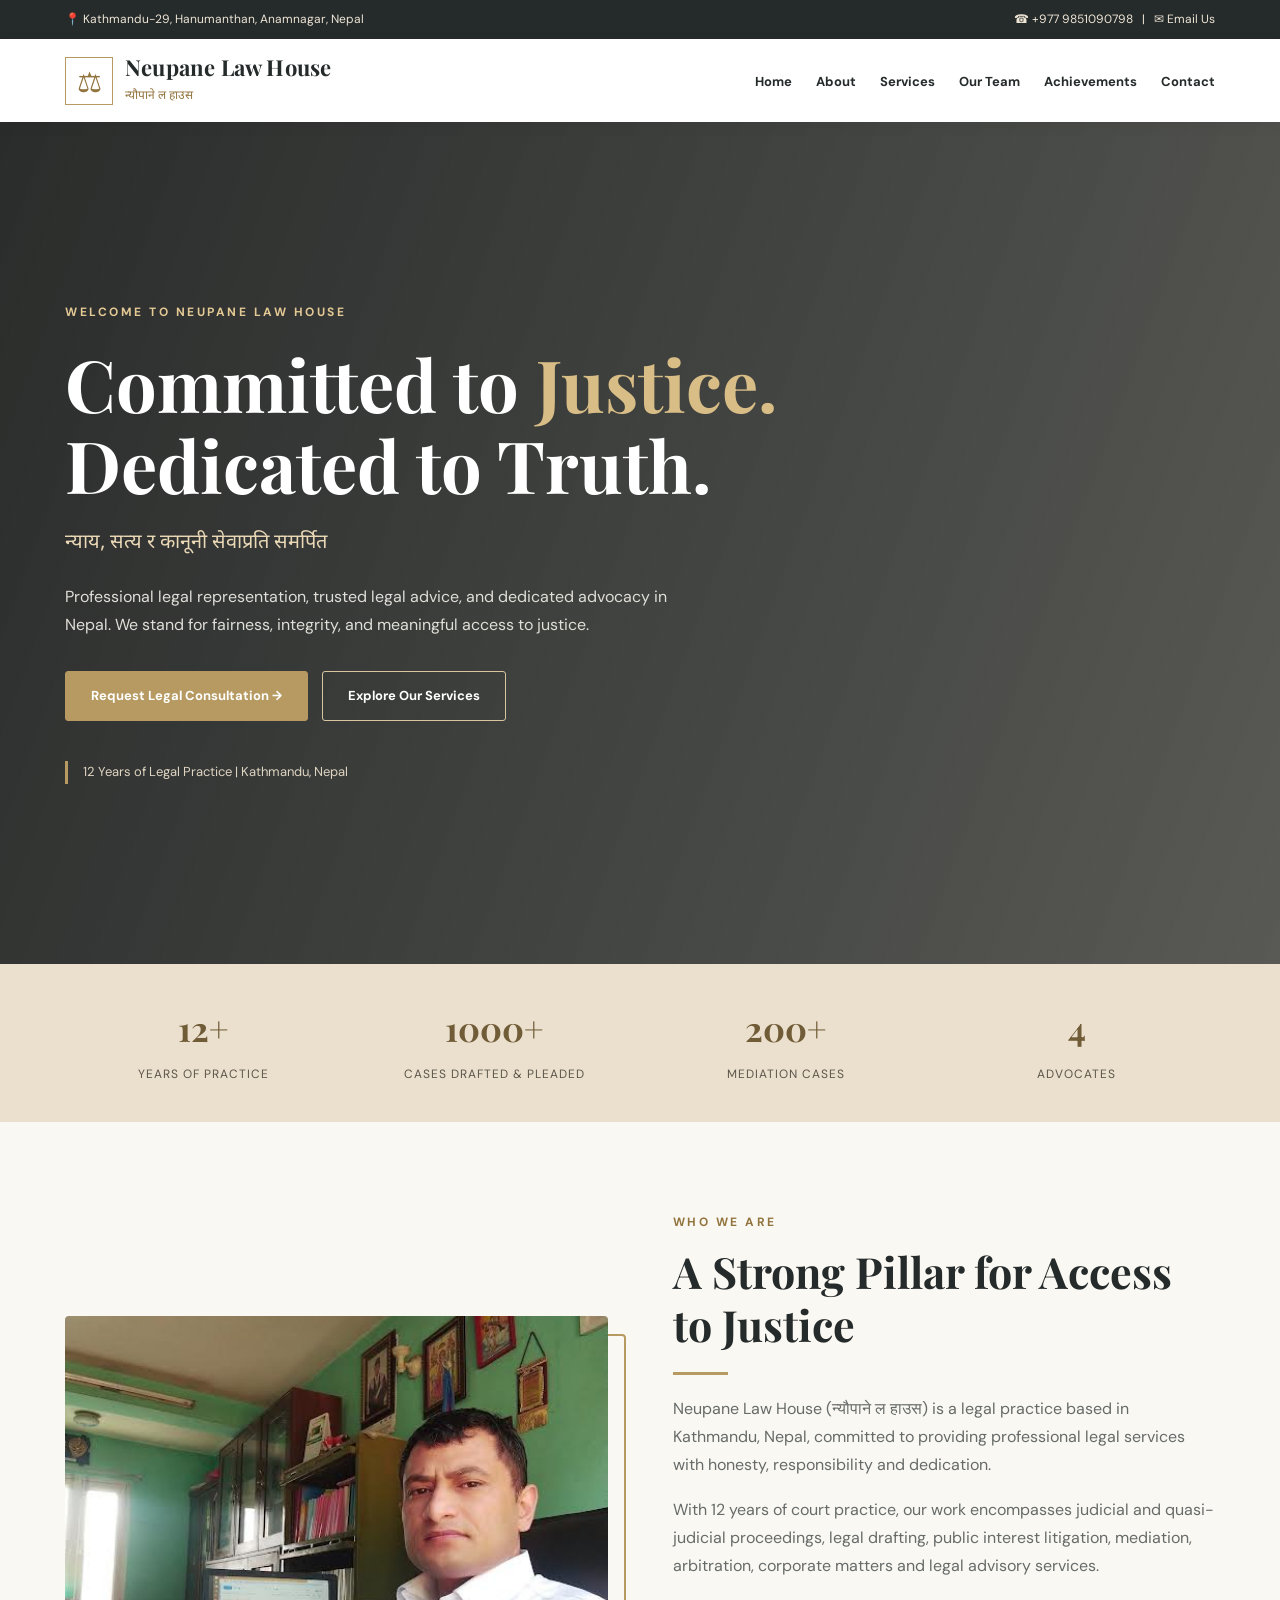
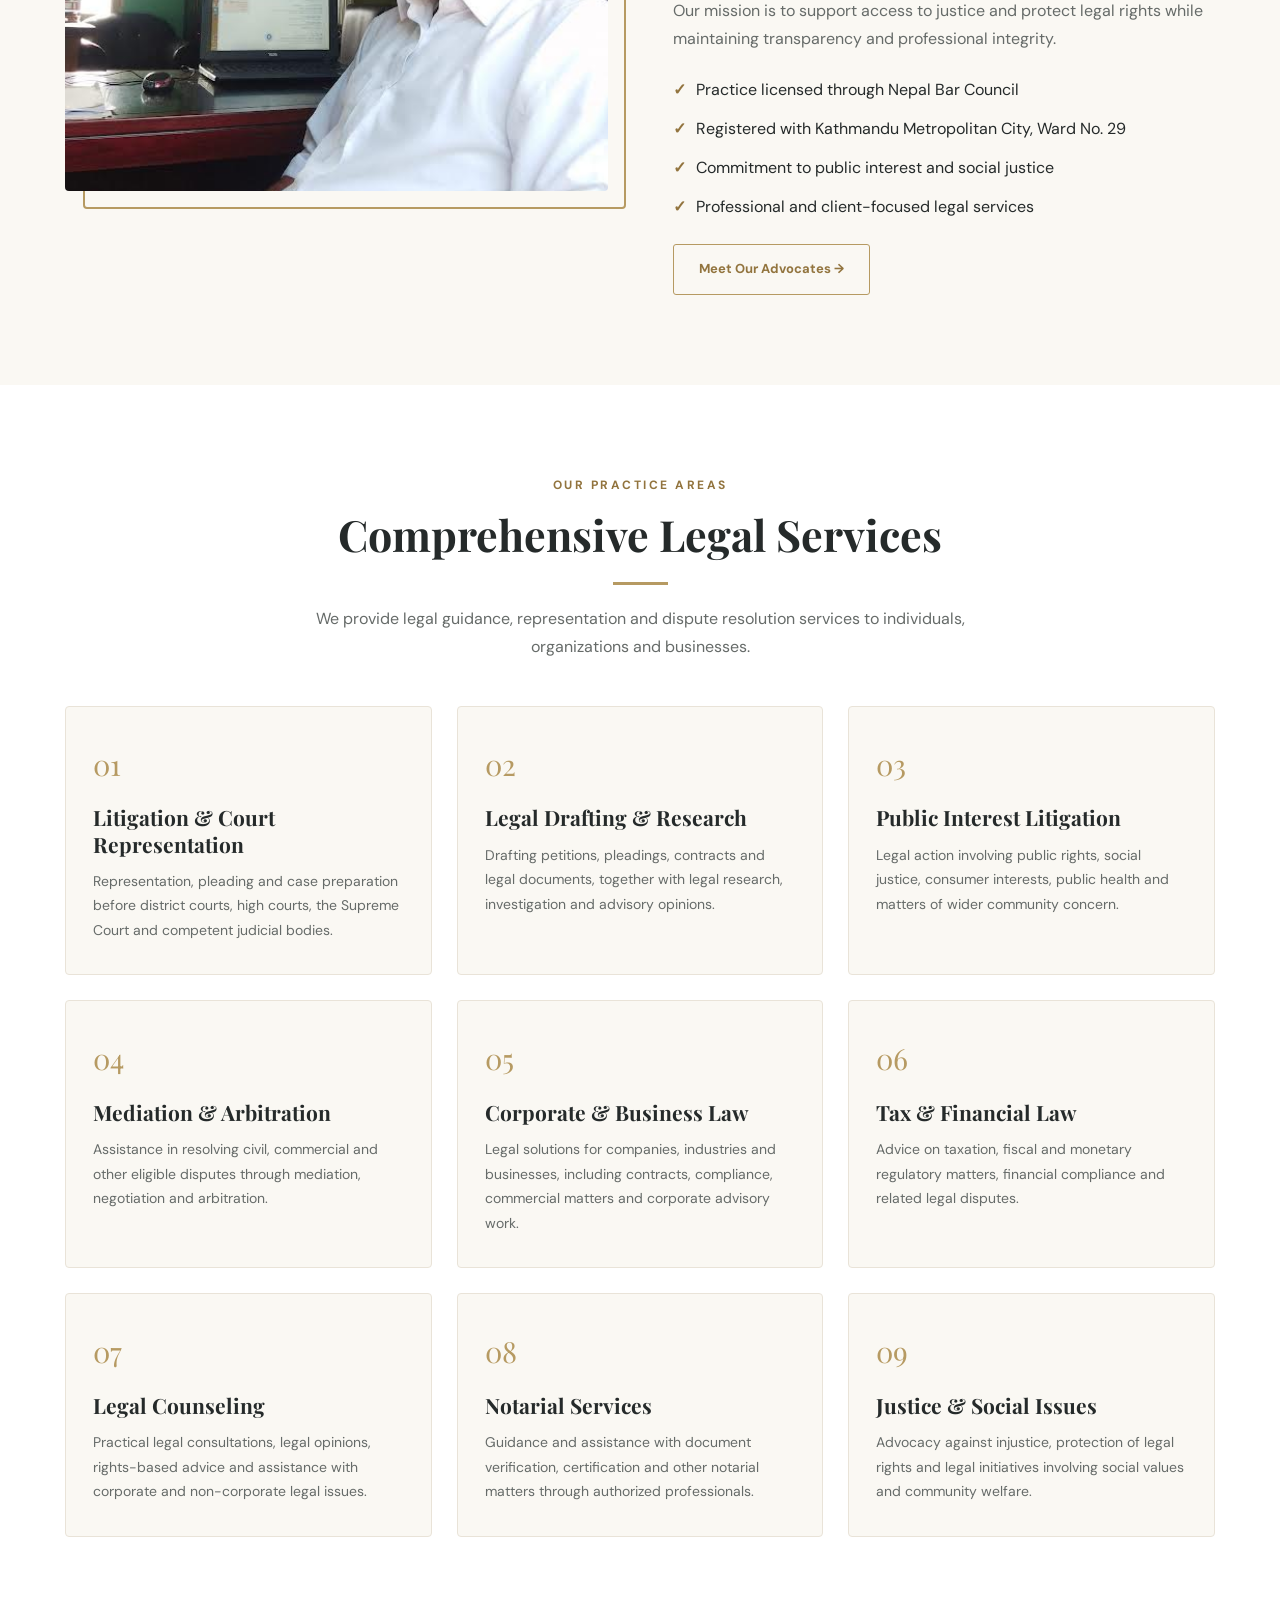
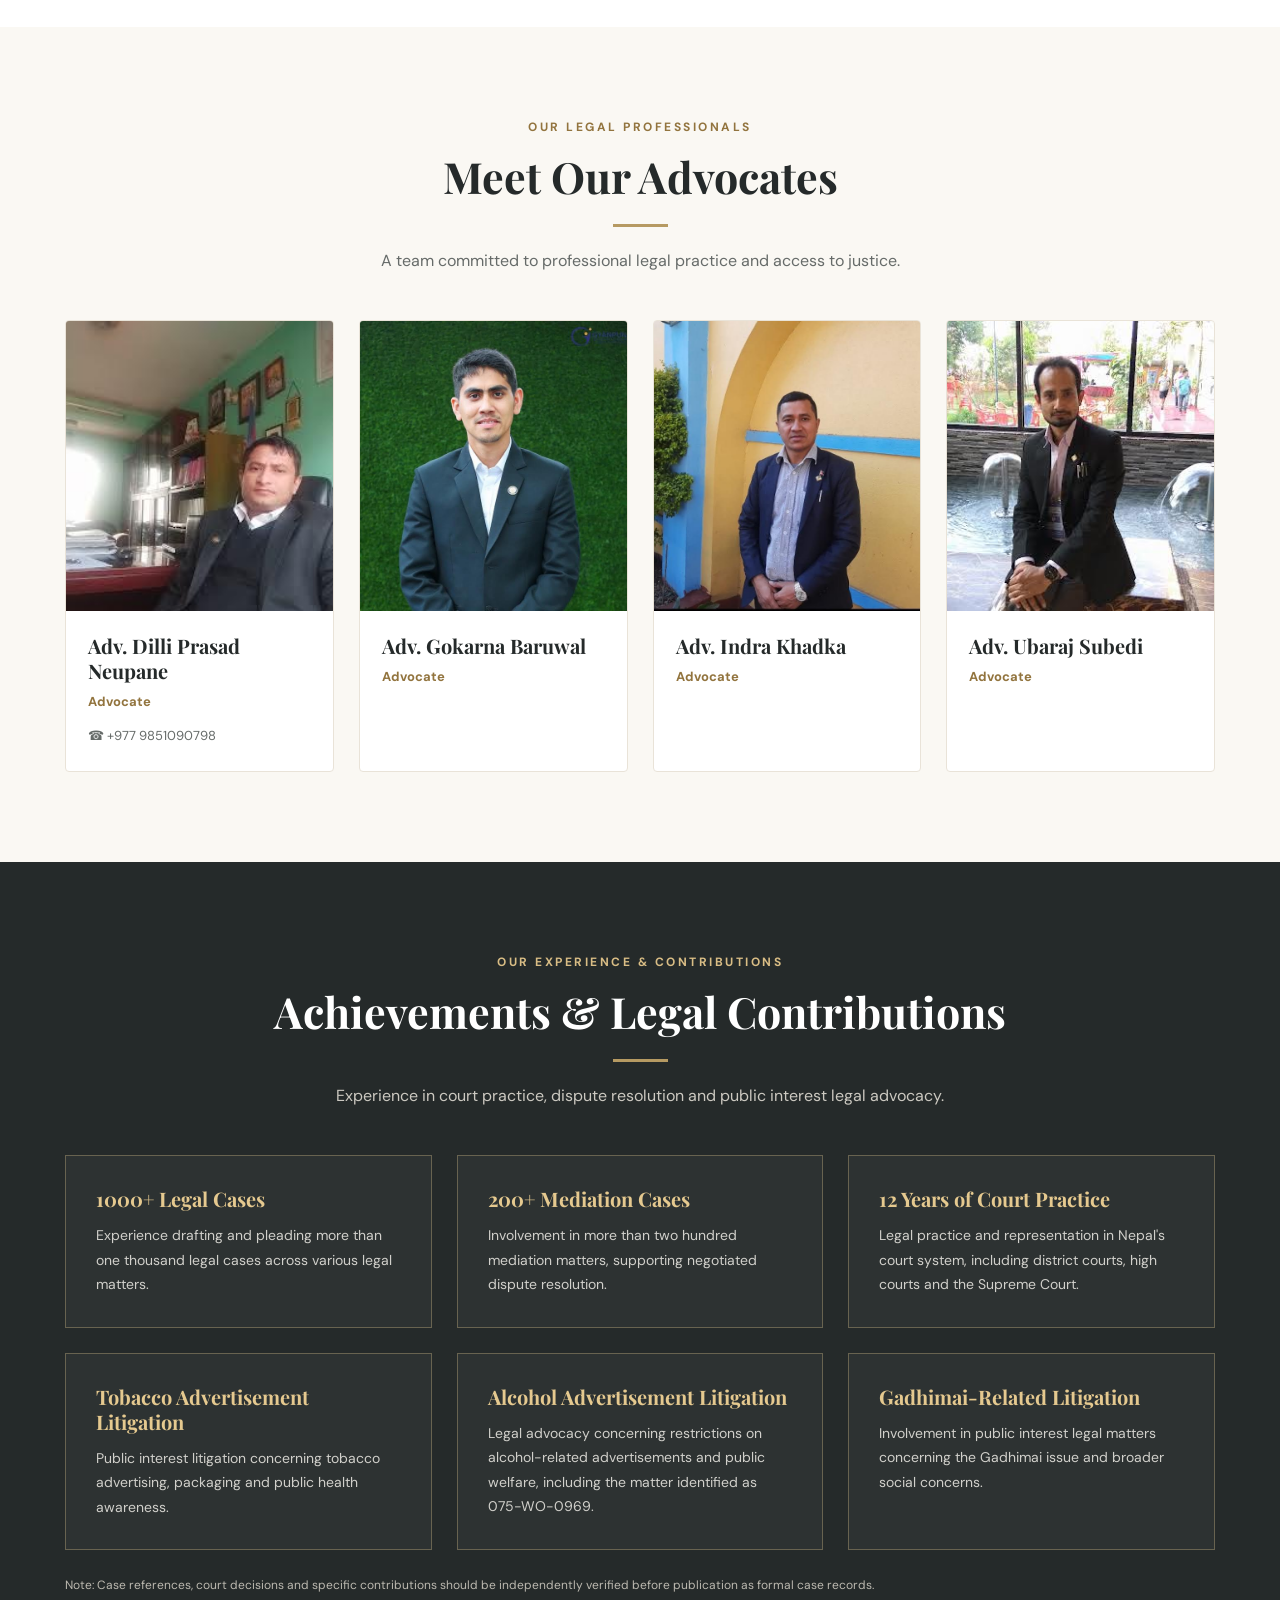
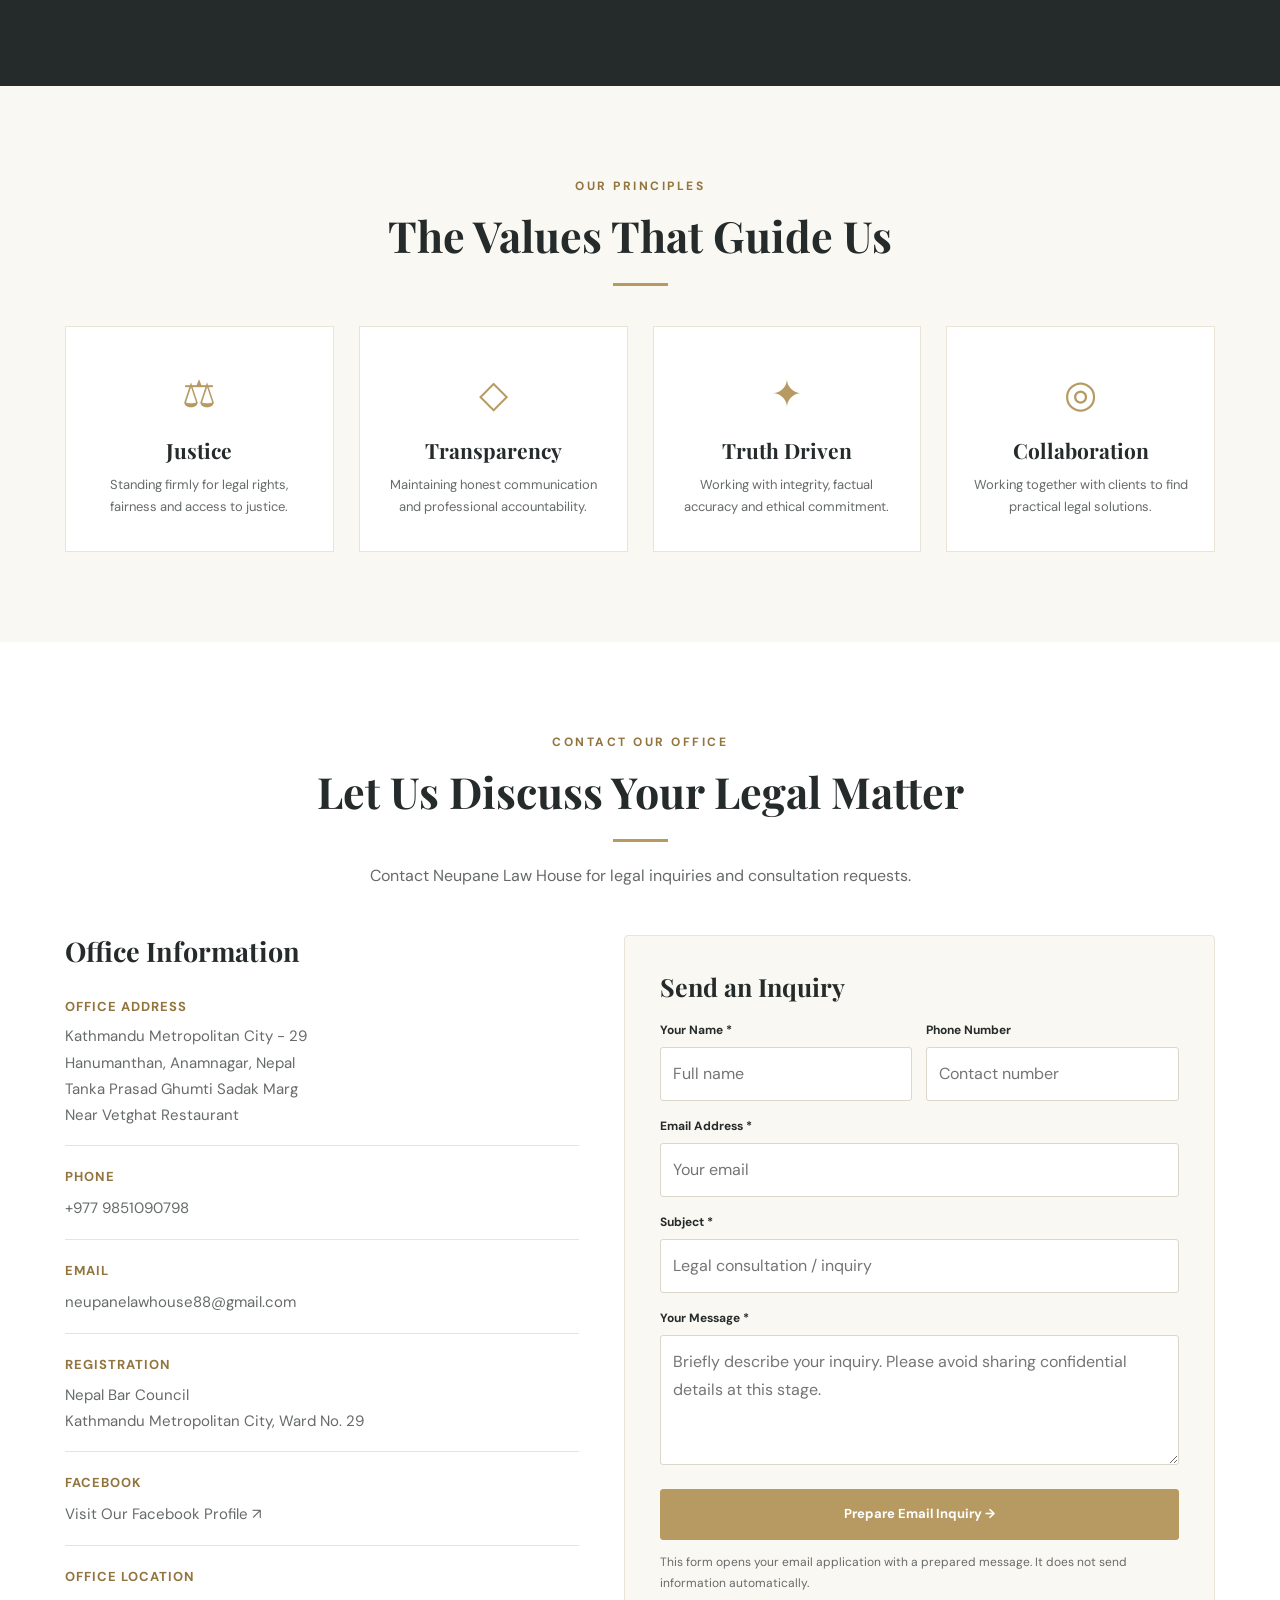
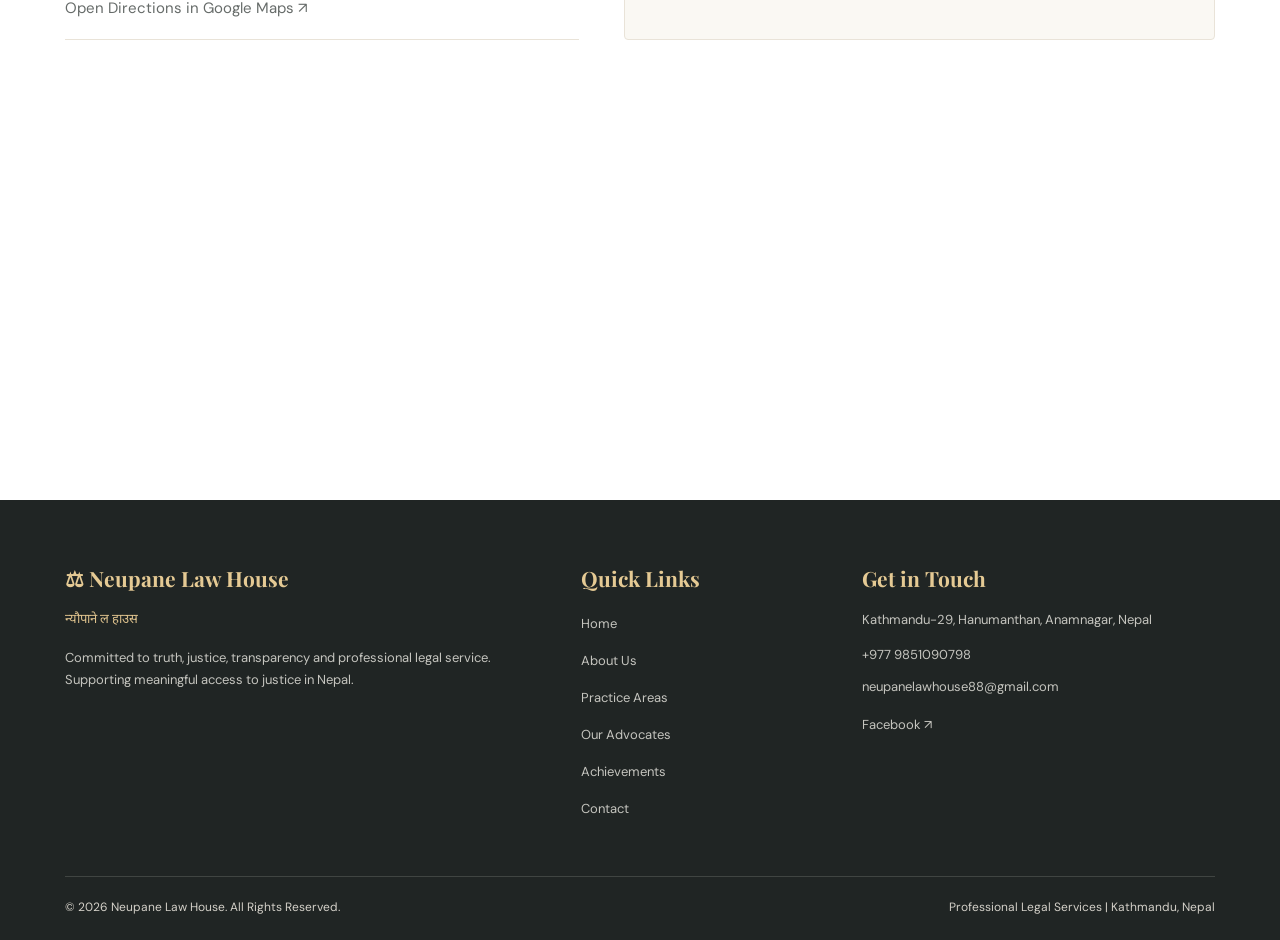
==== index.html @ f61e9c12 "website completed" ====
<!DOCTYPE html>
<html lang="en">
<head>
<meta charset="UTF-8">
<meta name="viewport" content="width=device-width, initial-scale=1.0">
<meta name="description" content="Neupane Law House, Kathmandu, Nepal. Legal representation, public interest litigation, mediation, arbitration, corporate and tax law.">
<title>Neupane Law House | न्यौपाने ल हाउस</title>

<link href="https://fonts.googleapis.com/css2?family=DM+Sans:wght@400;500;600;700&family=Playfair+Display:wght@400;500;600;700&family=Noto+Sans+Devanagari:wght@400;600;700&display=swap" rel="stylesheet">

<style>
:root {
  --gold:#b69a62;
  --gold-dark:#92743e;
  --gold-light:#eee3cb;
  --cream:#faf8f3;
  --white:#ffffff;
  --dark:#252a2a;
  --muted:#666b69;
  --border:#e9e3d8;
  --shadow:0 12px 36px rgba(45,40,28,.07);
}
*{margin:0;padding:0;box-sizing:border-box}
html{scroll-behavior:smooth;scroll-padding-top:85px}
body{font-family:"DM Sans",sans-serif;color:var(--dark);background:var(--cream);line-height:1.75}
h1,h2,h3,.brand-name{font-family:"Playfair Display",serif;line-height:1.25}
a{text-decoration:none;color:inherit}
img{max-width:100%;display:block}
button,input,textarea{font:inherit}
button{cursor:pointer}
.container{width:min(1150px,92%);margin:auto}
section{padding:90px 0}
.section-tag{color:var(--gold-dark);font-size:12px;font-weight:700;letter-spacing:2.5px;text-transform:uppercase}
.section-title{font-size:clamp(30px,4vw,43px);margin:12px 0 20px}
.section-intro{color:var(--muted);max-width:650px}
.center{text-align:center}
.center .section-intro{margin:0 auto}
.gold-line{width:55px;height:3px;background:var(--gold);margin:20px 0}
.center .gold-line{margin:20px auto}
.btn{display:inline-flex;align-items:center;justify-content:center;gap:9px;padding:13px 25px;border:1px solid var(--gold);background:var(--gold);color:white;font-weight:700;font-size:13px;border-radius:3px;transition:.25s}
.btn:hover{background:var(--gold-dark);border-color:var(--gold-dark);transform:translateY(-2px)}
.btn-outline{background:transparent;color:var(--gold-dark)}
.btn-outline:hover{color:white}
.btn-light{background:transparent;border-color:#d9c6a1;color:white}
.btn-light:hover{background:var(--gold);color:white}
.grid{display:grid;gap:25px}
.grid-3{grid-template-columns:repeat(3,1fr)}
.grid-4{grid-template-columns:repeat(4,1fr)}

/* HEADER */
.topbar{background:var(--dark);color:#eee5d6;font-size:12px;padding:9px 0}
.topbar-inner{display:flex;justify-content:space-between;gap:15px;flex-wrap:wrap}
.topbar a:hover{color:#d9bd85}
header{background:rgba(255,255,255,.97);position:sticky;top:0;z-index:100;box-shadow:0 3px 15px rgba(0,0,0,.05)}
.nav{min-height:83px;display:flex;align-items:center;justify-content:space-between;gap:20px}
.brand{display:flex;align-items:center;gap:12px}
.brand-symbol{width:48px;height:48px;border:1.5px solid var(--gold);display:grid;place-items:center;color:var(--gold-dark);font-family:Georgia,serif;font-size:28px}
.brand-name{font-size:22px;font-weight:700;letter-spacing:.2px}
.brand-nepali{font-family:"Noto Sans Devanagari",sans-serif;font-size:12px;color:var(--gold-dark);margin-top:4px}
.nav-links{display:flex;align-items:center;gap:24px;list-style:none}
.nav-links a{font-size:13px;font-weight:700;transition:.2s}
.nav-links a:hover{color:var(--gold-dark)}
.menu-toggle{display:none;background:none;border:0;font-size:27px;color:var(--dark)}

/* HERO */
.hero{position:relative;background:linear-gradient(110deg,rgba(28,31,30,.94),rgba(38,39,35,.76)),url("image.jpg1") center/cover;min-height:650px;display:flex;align-items:center;color:white}
.hero-content{max-width:780px;padding:90px 0;position:relative}
.hero .section-tag{color:#e4c994}
.hero h1{font-size:clamp(40px,5.7vw,72px);margin:20px 0;line-height:1.13}
.hero h1 span{color:#d8bd86}
.hero-nepali{font-family:"Noto Sans Devanagari",sans-serif;color:#ead8b7;font-size:20px;margin-bottom:22px}
.hero p{max-width:620px;color:#e0ded8;font-size:16px}
.hero-actions{display:flex;flex-wrap:wrap;gap:14px;margin-top:32px}
.hero-note{border-left:3px solid var(--gold);padding-left:15px;margin-top:40px;color:#dfd4c1;font-size:13px}

/* STATS */
.stats{padding:35px 0;background:#eae0cd}
.stats-grid{display:grid;grid-template-columns:repeat(4,1fr);gap:15px;text-align:center}
.stat strong{font-family:"Playfair Display",serif;font-size:34px;color:#715c38;display:block}
.stat span{font-size:12px;text-transform:uppercase;letter-spacing:1px;color:#5c554a}

/* ABOUT */
.about-grid{display:grid;grid-template-columns:1fr 1fr;align-items:center;gap:65px}
.about-image{position:relative}
.about-image img{width:100%;height:475px;object-fit:cover;border-radius:4px;background:var(--gold-light)}
.about-image:after{content:"";position:absolute;border:2px solid var(--gold);inset:18px -18px -18px 18px;z-index:-1;border-radius:4px}
.about-text p{color:var(--muted);margin-bottom:17px}
.about-points{margin:23px 0;display:grid;gap:11px}
.about-points div:before{content:"✓";color:var(--gold-dark);font-weight:700;margin-right:10px}

/* SERVICES */
.services{background:white}
.service-card{background:var(--cream);padding:32px 27px;border:1px solid var(--border);border-radius:4px;transition:.3s}
.service-card:hover{transform:translateY(-6px);box-shadow:var(--shadow);border-color:#cbb88f}
.service-number{font-family:"Playfair Display",serif;font-size:29px;color:var(--gold);margin-bottom:15px}
.service-card h3{font-size:21px;margin-bottom:12px}
.service-card p{font-size:14px;color:var(--muted)}

/* TEAM */
.team-card{background:white;border:1px solid var(--border);overflow:hidden;border-radius:4px;transition:.3s}
.team-card:hover{transform:translateY(-5px);box-shadow:var(--shadow)}
.team-card img{width:100%;height:290px;object-fit:cover;object-position:center top;background:#e8e2d7}
.team-info{padding:22px}
.team-info h3{font-size:20px;margin-bottom:8px}
.team-info p{color:var(--gold-dark);font-size:13px;font-weight:700}
.team-info a{display:inline-block;margin-top:12px;font-size:13px;color:var(--muted)}
.team-info a:hover{color:var(--gold-dark)}

/* ACHIEVEMENTS */
.achievements{background:var(--dark);color:white}
.achievements .section-title{color:white}
.achievements .section-intro{color:#ccc9c1}
.achievement-card{border:1px solid rgba(216,189,134,.35);padding:30px;background:rgba(255,255,255,.035)}
.achievement-card h3{font-size:20px;color:#e5c98f;margin-bottom:12px}
.achievement-card p{color:#d1d0cb;font-size:14px}

/* VALUES */
.value-card{text-align:center;background:white;padding:32px 20px;border:1px solid var(--border)}
.value-icon{font-family:"Playfair Display",serif;font-size:38px;color:var(--gold);margin-bottom:12px}
.value-card h3{font-size:21px;margin-bottom:10px}
.value-card p{font-size:13px;color:var(--muted)}

/* CONTACT */
.contact{background:white}
.contact-grid{display:grid;grid-template-columns:1fr 1.15fr;gap:45px}
.contact-details{display:grid;gap:20px;margin-top:27px}
.contact-item{padding-bottom:17px;border-bottom:1px solid var(--border)}
.contact-item strong{display:block;color:var(--gold-dark);font-size:13px;text-transform:uppercase;letter-spacing:1px;margin-bottom:5px}
.contact-item p,.contact-item a{font-size:15px;color:var(--muted);overflow-wrap:anywhere}
.contact-item a:hover{color:var(--gold-dark)}
.contact-form{padding:35px;background:var(--cream);border:1px solid var(--border);border-radius:4px}
.contact-form h3{font-size:25px;margin-bottom:18px}
.form-row{display:grid;grid-template-columns:1fr 1fr;gap:14px}
.form-group{margin-bottom:15px}
.form-group label{display:block;font-size:12px;font-weight:700;margin-bottom:6px}
.form-group input,.form-group textarea{width:100%;padding:12px;border:1px solid #dcd6cb;border-radius:3px;background:white;color:var(--dark);outline:none}
.form-group input:focus,.form-group textarea:focus{border-color:var(--gold)}
.form-group textarea{min-height:130px;resize:vertical}
.form-note{font-size:12px;color:var(--muted);margin-top:12px}
.map{padding:0;background:white}
.map iframe{display:block;width:100%;height:370px;border:0}

/* FOOTER */
footer{background:#202524;color:#d3d0c8;padding:65px 0 22px}
.footer-grid{display:grid;grid-template-columns:2fr 1fr 1.5fr;gap:45px}
footer h3{color:#e5ca94;margin-bottom:18px;font-size:21px}
footer p,footer a{font-size:13px;color:#c5c5bf}
footer a:hover{color:#e5ca94}
footer ul{list-style:none}
footer li{margin-bottom:9px}
.footer-bottom{border-top:1px solid #404542;margin-top:45px;padding-top:20px;display:flex;justify-content:space-between;gap:15px;font-size:12px;flex-wrap:wrap}
.back-top{position:fixed;right:22px;bottom:22px;background:var(--gold);color:white;border:0;width:43px;height:43px;border-radius:4px;display:none;z-index:90;font-size:21px}
.back-top.visible{display:block}

@media(max-width:950px){
.grid-4{grid-template-columns:repeat(2,1fr)}
.grid-3{grid-template-columns:repeat(2,1fr)}
.about-grid{gap:35px}
.nav-links{gap:14px}
.nav-links a{font-size:12px}
}
@media(max-width:760px){
section{padding:65px 0}
.topbar-inner{justify-content:center;text-align:center}
.nav{min-height:72px}
.brand-name{font-size:18px}
.brand-symbol{width:42px;height:42px}
.menu-toggle{display:block}
.nav-links{display:none;position:absolute;top:100%;left:0;right:0;background:white;padding:20px 5%;box-shadow:0 15px 25px rgba(0,0,0,.1);flex-direction:column;align-items:stretch;gap:0}
.nav-links.active{display:flex}
.nav-links li a{display:block;padding:11px 0}
.hero{min-height:570px}
.hero-content{padding:65px 0}
.hero h1{font-size:43px}
.stats-grid{grid-template-columns:repeat(2,1fr);row-gap:25px}
.about-grid,.contact-grid,.footer-grid{grid-template-columns:1fr}
.about-image img{height:360px}
.about-image:after{display:none}
.grid-3,.grid-4{grid-template-columns:repeat(2,1fr)}
}
@media(max-width:500px){
.grid-3,.grid-4,.form-row{grid-template-columns:1fr}
.hero h1{font-size:36px}
.hero-nepali{font-size:17px}
.hero-actions .btn{width:100%}
.section-title{font-size:30px}
.team-card img{height:350px}
.contact-form{padding:22px}
}
@media(prefers-reduced-motion:reduce){
html{scroll-behavior:auto}
*{transition:none!important}
}
</style>
</head>

<body>

<div class="topbar">
  <div class="container topbar-inner">
    <span>📍 Kathmandu-29, Hanumanthan, Anamnagar, Nepal</span>
    <span>
      <a href="tel:+9779851090798">☎ +977 9851090798</a>
      &nbsp; | &nbsp;
      <a href="mailto:neupanelawhouse88@gmail.com">✉ Email Us</a>
    </span>
  </div>
</div>

<header>
  <nav class="container nav" aria-label="Main navigation">
    <a href="#home" class="brand">
      <div class="brand-symbol">⚖</div>
      <div>
        <div class="brand-name">Neupane Law House</div>
        <div class="brand-nepali">न्यौपाने ल हाउस</div>
      </div>
    </a>

    <button class="menu-toggle" id="menuToggle" aria-label="Toggle menu" aria-expanded="false">☰</button>

    <ul class="nav-links" id="navLinks">
      <li><a href="#home">Home</a></li>
      <li><a href="#about">About</a></li>
      <li><a href="#services">Services</a></li>
      <li><a href="#team">Our Team</a></li>
      <li><a href="#achievements">Achievements</a></li>
      <li><a href="#contact">Contact</a></li>
    </ul>
  </nav>
</header>

<main>

<!-- HERO -->
<section class="hero" id="home">
  <div class="container">
    <div class="hero-content">
      <div class="section-tag">Welcome to Neupane Law House</div>
      <h1>Committed to <span>Justice.</span><br>Dedicated to Truth.</h1>
      <div class="hero-nepali">न्याय, सत्य र कानूनी सेवाप्रति समर्पित</div>
      <p>
        Professional legal representation, trusted legal advice,
        and dedicated advocacy in Nepal. We stand for fairness,
        integrity, and meaningful access to justice.
      </p>
      <div class="hero-actions">
        <a class="btn" href="#contact">Request Legal Consultation →</a>
        <a class="btn btn-light" href="#services">Explore Our Services</a>
      </div>
      <div class="hero-note">
        12 Years of Legal Practice | Kathmandu, Nepal
      </div>
    </div>
  </div>
</section>

<!-- STATISTICS -->
<div class="stats">
  <div class="container stats-grid">
    <div class="stat"><strong>12+</strong><span>Years of Practice</span></div>
    <div class="stat"><strong>1000+</strong><span>Cases Drafted & Pleaded</span></div>
    <div class="stat"><strong>200+</strong><span>Mediation Cases</span></div>
    <div class="stat"><strong>4</strong><span>Advocates</span></div>
  </div>
</div>

<!-- ABOUT -->
<section id="about">
  <div class="container about-grid">
    <div class="about-image">
      <img src="image.jpg2.jpg" alt="Neupane Law House profile photograph" loading="lazy" onerror="this.onerror=null;this.src='image.jpg1.jpg'">
    </div>
    <div class="about-text">
      <div class="section-tag">Who We Are</div>
      <h2 class="section-title">A Strong Pillar for Access to Justice</h2>
      <div class="gold-line"></div>
      <p>
        Neupane Law House (न्यौपाने ल हाउस) is a legal practice
        based in Kathmandu, Nepal, committed to providing
        professional legal services with honesty, responsibility
        and dedication.
      </p>
      <p>
        With 12 years of court practice, our work encompasses
        judicial and quasi-judicial proceedings, legal drafting,
        public interest litigation, mediation, arbitration,
        corporate matters and legal advisory services.
      </p>
      <p>
        Our mission is to support access to justice and protect
        legal rights while maintaining transparency and
        professional integrity.
      </p>
      <div class="about-points">
        <div>Practice licensed through Nepal Bar Council</div>
        <div>Registered with Kathmandu Metropolitan City, Ward No. 29</div>
        <div>Commitment to public interest and social justice</div>
        <div>Professional and client-focused legal services</div>
      </div>
      <a class="btn btn-outline" href="#team">Meet Our Advocates →</a>
    </div>
  </div>
</section>

<!-- SERVICES -->
<section class="services" id="services">
  <div class="container">
    <div class="center">
      <div class="section-tag">Our Practice Areas</div>
      <h2 class="section-title">Comprehensive Legal Services</h2>
      <div class="gold-line"></div>
      <p class="section-intro">
        We provide legal guidance, representation and dispute
        resolution services to individuals, organizations and businesses.
      </p>
    </div>

    <div class="grid grid-3" style="margin-top:45px">
      <article class="service-card">
        <div class="service-number">01</div>
        <h3>Litigation & Court Representation</h3>
        <p>Representation, pleading and case preparation before district courts, high courts, the Supreme Court and competent judicial bodies.</p>
      </article>

      <article class="service-card">
        <div class="service-number">02</div>
        <h3>Legal Drafting & Research</h3>
        <p>Drafting petitions, pleadings, contracts and legal documents, together with legal research, investigation and advisory opinions.</p>
      </article>

      <article class="service-card">
        <div class="service-number">03</div>
        <h3>Public Interest Litigation</h3>
        <p>Legal action involving public rights, social justice, consumer interests, public health and matters of wider community concern.</p>
      </article>

      <article class="service-card">
        <div class="service-number">04</div>
        <h3>Mediation & Arbitration</h3>
        <p>Assistance in resolving civil, commercial and other eligible disputes through mediation, negotiation and arbitration.</p>
      </article>

      <article class="service-card">
        <div class="service-number">05</div>
        <h3>Corporate & Business Law</h3>
        <p>Legal solutions for companies, industries and businesses, including contracts, compliance, commercial matters and corporate advisory work.</p>
      </article>

      <article class="service-card">
        <div class="service-number">06</div>
        <h3>Tax & Financial Law</h3>
        <p>Advice on taxation, fiscal and monetary regulatory matters, financial compliance and related legal disputes.</p>
      </article>

      <article class="service-card">
        <div class="service-number">07</div>
        <h3>Legal Counseling</h3>
        <p>Practical legal consultations, legal opinions, rights-based advice and assistance with corporate and non-corporate legal issues.</p>
      </article>

      <article class="service-card">
        <div class="service-number">08</div>
        <h3>Notarial Services</h3>
        <p>Guidance and assistance with document verification, certification and other notarial matters through authorized professionals.</p>
      </article>

      <article class="service-card">
        <div class="service-number">09</div>
        <h3>Justice & Social Issues</h3>
        <p>Advocacy against injustice, protection of legal rights and legal initiatives involving social values and community welfare.</p>
      </article>
    </div>
  </div>
</section>

<!-- LAWYERS -->
<section id="team">
  <div class="container">
    <div class="center">
      <div class="section-tag">Our Legal Professionals</div>
      <h2 class="section-title">Meet Our Advocates</h2>
      <div class="gold-line"></div>
      <p class="section-intro">A team committed to professional legal practice and access to justice.</p>
    </div>

    <div class="grid grid-4" style="margin-top:45px">

      <article class="team-card">
        <img src="image.jpg3.jpg" alt="Advocate Dilli Prasad Neupane" loading="lazy">
        <div class="team-info">
          <h3>Adv. Dilli Prasad Neupane</h3>
          <p>Advocate</p>
          <a href="tel:+9779851090798">☎ +977 9851090798</a>
        </div>
      </article>

      <article class="team-card">
        <img src="image.jpg4.jpg" alt="Advocate Gokarna Baruwal" loading="lazy">
        <div class="team-info">
          <h3>Adv. Gokarna Baruwal</h3>
          <p>Advocate</p>
        </div>
      </article>

      <article class="team-card">
        <img src="image.jpg5.jpg" alt="Advocate Indra Khadka" loading="lazy">
        <div class="team-info">
          <h3>Adv. Indra Khadka</h3>
          <p>Advocate</p>
        </div>
      </article>

      <article class="team-card">
        <img src="image.jpg6.jpg" alt="Advocate Ubaraj Subedi" loading="lazy">
        <div class="team-info">
          <h3>Adv. Ubaraj Subedi</h3>
          <p>Advocate</p>
        </div>
      </article>

    </div>
  </div>
</section>

<!-- ACHIEVEMENTS -->
<section class="achievements" id="achievements">
  <div class="container">
    <div class="center">
      <div class="section-tag" style="color:#d9bd85">Our Experience & Contributions</div>
      <h2 class="section-title">Achievements & Legal Contributions</h2>
      <div class="gold-line"></div>
      <p class="section-intro">
        Experience in court practice, dispute resolution and
        public interest legal advocacy.
      </p>
    </div>

    <div class="grid grid-3" style="margin-top:45px">
      <article class="achievement-card">
        <h3>1000+ Legal Cases</h3>
        <p>Experience drafting and pleading more than one thousand legal cases across various legal matters.</p>
      </article>

      <article class="achievement-card">
        <h3>200+ Mediation Cases</h3>
        <p>Involvement in more than two hundred mediation matters, supporting negotiated dispute resolution.</p>
      </article>

      <article class="achievement-card">
        <h3>12 Years of Court Practice</h3>
        <p>Legal practice and representation in Nepal's court system, including district courts, high courts and the Supreme Court.</p>
      </article>

      <article class="achievement-card">
        <h3>Tobacco Advertisement Litigation</h3>
        <p>Public interest litigation concerning tobacco advertising, packaging and public health awareness.</p>
      </article>

      <article class="achievement-card">
        <h3>Alcohol Advertisement Litigation</h3>
        <p>Legal advocacy concerning restrictions on alcohol-related advertisements and public welfare, including the matter identified as 075-WO-0969.</p>
      </article>

      <article class="achievement-card">
        <h3>Gadhimai-Related Litigation</h3>
        <p>Involvement in public interest legal matters concerning the Gadhimai issue and broader social concerns.</p>
      </article>
    </div>

    <p style="font-size:12px;color:#bcb9b0;margin-top:25px">
      Note: Case references, court decisions and specific contributions
      should be independently verified before publication as formal case records.
    </p>
  </div>
</section>

<!-- VALUES -->
<section id="values">
  <div class="container">
    <div class="center">
      <div class="section-tag">Our Principles</div>
      <h2 class="section-title">The Values That Guide Us</h2>
      <div class="gold-line"></div>
    </div>
    <div class="grid grid-4" style="margin-top:40px">
      <div class="value-card">
        <div class="value-icon">⚖</div>
        <h3>Justice</h3>
        <p>Standing firmly for legal rights, fairness and access to justice.</p>
      </div>
      <div class="value-card">
        <div class="value-icon">◇</div>
        <h3>Transparency</h3>
        <p>Maintaining honest communication and professional accountability.</p>
      </div>
      <div class="value-card">
        <div class="value-icon">✦</div>
        <h3>Truth Driven</h3>
        <p>Working with integrity, factual accuracy and ethical commitment.</p>
      </div>
      <div class="value-card">
        <div class="value-icon">◎</div>
        <h3>Collaboration</h3>
        <p>Working together with clients to find practical legal solutions.</p>
      </div>
    </div>
  </div>
</section>

<!-- CONTACT -->
<section class="contact" id="contact">
  <div class="container">
    <div class="center">
      <div class="section-tag">Contact Our Office</div>
      <h2 class="section-title">Let Us Discuss Your Legal Matter</h2>
      <div class="gold-line"></div>
      <p class="section-intro">Contact Neupane Law House for legal inquiries and consultation requests.</p>
    </div>

    <div class="contact-grid" style="margin-top:45px">
      <div>
        <h3 style="font-size:27px">Office Information</h3>
        <div class="contact-details">
          <div class="contact-item">
            <strong>Office Address</strong>
            <p>Kathmandu Metropolitan City - 29<br>Hanumanthan, Anamnagar, Nepal<br>Tanka Prasad Ghumti Sadak Marg<br>Near Vetghat Restaurant</p>
          </div>
          <div class="contact-item">
            <strong>Phone</strong>
            <a href="tel:+9779851090798">+977 9851090798</a>
          </div>
          <div class="contact-item">
            <strong>Email</strong>
            <a href="mailto:neupanelawhouse88@gmail.com">neupanelawhouse88@gmail.com</a>
          </div>
          <div class="contact-item">
            <strong>Registration</strong>
            <p>Nepal Bar Council<br>Kathmandu Metropolitan City, Ward No. 29</p>
          </div>
          <div class="contact-item">
            <strong>Facebook</strong>
            <a href="https://www.facebook.com/profile.php?id=845841757690239" target="_blank" rel="noopener noreferrer">Visit Our Facebook Profile ↗</a>
          </div>
          <div class="contact-item">
            <strong>Office Location</strong>
            <a href="https://www.google.com/maps/search/?api=1&query=Tanka+Prasad+Ghumti+Sadak+Marg+Hanumanthan+Anamnagar+Kathmandu" target="_blank" rel="noopener noreferrer">Open Directions in Google Maps ↗</a>
          </div>
        </div>
      </div>

      <form class="contact-form" id="contactForm">
        <h3>Send an Inquiry</h3>
        <div class="form-row">
          <div class="form-group">
            <label for="clientName">Your Name *</label>
            <input type="text" id="clientName" required placeholder="Full name">
          </div>
          <div class="form-group">
            <label for="clientPhone">Phone Number</label>
            <input type="tel" id="clientPhone" placeholder="Contact number">
          </div>
        </div>
        <div class="form-group">
          <label for="clientEmail">Email Address *</label>
          <input type="email" id="clientEmail" required placeholder="Your email">
        </div>
        <div class="form-group">
          <label for="clientSubject">Subject *</label>
          <input type="text" id="clientSubject" required placeholder="Legal consultation / inquiry">
        </div>
        <div class="form-group">
          <label for="clientMessage">Your Message *</label>
          <textarea id="clientMessage" required placeholder="Briefly describe your inquiry. Please avoid sharing confidential details at this stage."></textarea>
        </div>
        <button type="submit" class="btn" style="width:100%">Prepare Email Inquiry →</button>
        <p class="form-note">
          This form opens your email application with a prepared message.
          It does not send information automatically.
        </p>
      </form>
    </div>
  </div>
</section>

<!-- MAP -->
<div class="map">
  <iframe
    title="Neupane Law House approximate location in Hanumanthan, Anamnagar"
    src="https://www.google.com/maps?q=Tanka%20Prasad%20Ghumti%20Sadak%20Marg%20Hanumanthan%20Anamnagar%20Kathmandu&output=embed"
    loading="lazy"
    referrerpolicy="no-referrer-when-downgrade"
    allowfullscreen>
  </iframe>
</div>

</main>

<!-- FOOTER -->
<footer>
  <div class="container">
    <div class="footer-grid">
      <div>
        <h3>⚖ Neupane Law House</h3>
        <p style="font-family:'Noto Sans Devanagari',sans-serif;color:#dfc38e;margin-bottom:15px">न्यौपाने ल हाउस</p>
        <p>Committed to truth, justice, transparency and professional legal service. Supporting meaningful access to justice in Nepal.</p>
      </div>

      <div>
        <h3>Quick Links</h3>
        <ul>
          <li><a href="#home">Home</a></li>
          <li><a href="#about">About Us</a></li>
          <li><a href="#services">Practice Areas</a></li>
          <li><a href="#team">Our Advocates</a></li>
          <li><a href="#achievements">Achievements</a></li>
          <li><a href="#contact">Contact</a></li>
        </ul>
      </div>

      <div>
        <h3>Get in Touch</h3>
        <p>Kathmandu-29, Hanumanthan, Anamnagar, Nepal</p>
        <p style="margin-top:12px"><a href="tel:+9779851090798">+977 9851090798</a></p>
        <p style="margin-top:10px"><a href="mailto:neupanelawhouse88@gmail.com">neupanelawhouse88@gmail.com</a></p>
        <p style="margin-top:15px"><a href="https://www.facebook.com/profile.php?id=845841757690239" target="_blank" rel="noopener noreferrer">Facebook ↗</a></p>
      </div>
    </div>

    <div class="footer-bottom">
      <span>© <span id="year"></span> Neupane Law House. All Rights Reserved.</span>
      <span>Professional Legal Services | Kathmandu, Nepal</span>
    </div>
  </div>
</footer>

<button class="back-top" id="backTop" aria-label="Back to top">↑</button>

<script>
"use strict";

// Current year
document.getElementById("year").textContent =
  new Date().getFullYear();

// Responsive mobile navigation
const menuToggle = document.getElementById("menuToggle");
const navLinks = document.getElementById("navLinks");

menuToggle.addEventListener("click", () => {
  const isOpen = navLinks.classList.toggle("active");
  menuToggle.textContent = isOpen ? "✕" : "☰";
  menuToggle.setAttribute("aria-expanded", String(isOpen));
});

document.querySelectorAll(".nav-links a").forEach(link => {
  link.addEventListener("click", () => {
    navLinks.classList.remove("active");
    menuToggle.textContent = "☰";
    menuToggle.setAttribute("aria-expanded", "false");
  });
});

// Back to top
const backTop = document.getElementById("backTop");

window.addEventListener("scroll", () => {
  backTop.classList.toggle("visible", window.scrollY > 400);
}, {passive:true});

backTop.addEventListener("click", () => {
  window.scrollTo({top:0,behavior:"smooth"});
});

// Contact form - email application
document.getElementById("contactForm")
  .addEventListener("submit", function(event) {
    event.preventDefault();

    if (!this.reportValidity()) return;

    const name = document.getElementById("clientName").value.trim();
    const phone = document.getElementById("clientPhone").value.trim();
    const email = document.getElementById("clientEmail").value.trim();
    const subject = document.getElementById("clientSubject").value.trim();
    const message = document.getElementById("clientMessage").value.trim();

    const body =
      "Name: " + name + "\n" +
      "Phone: " + phone + "\n" +
      "Email: " + email + "\n\n" +
      "Message:\n" + message;

    const mailto =
      "mailto:neupanelawhouse88@gmail.com" +
      "?subject=" + encodeURIComponent("Legal Inquiry: " + subject) +
      "&body=" + encodeURIComponent(body);

    window.location.href = mailto;
  });
</script>

</body>
</html>
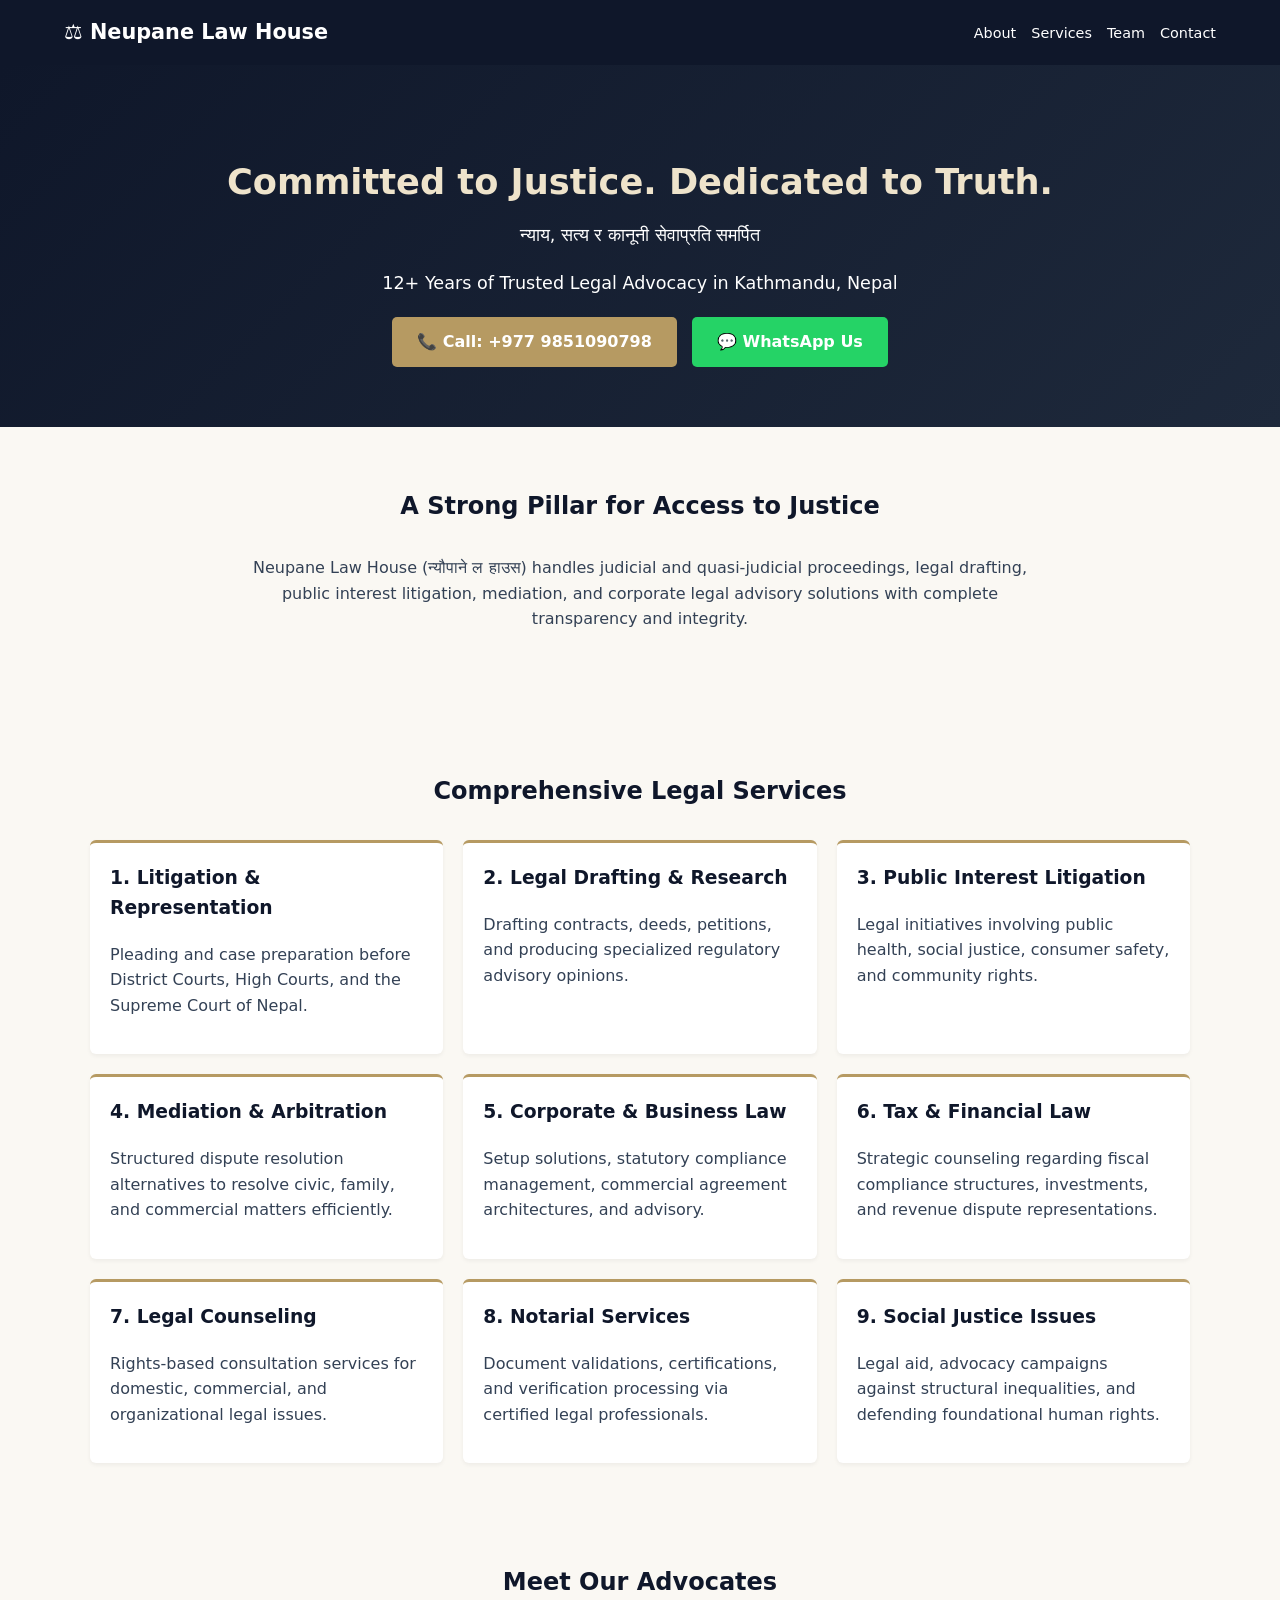
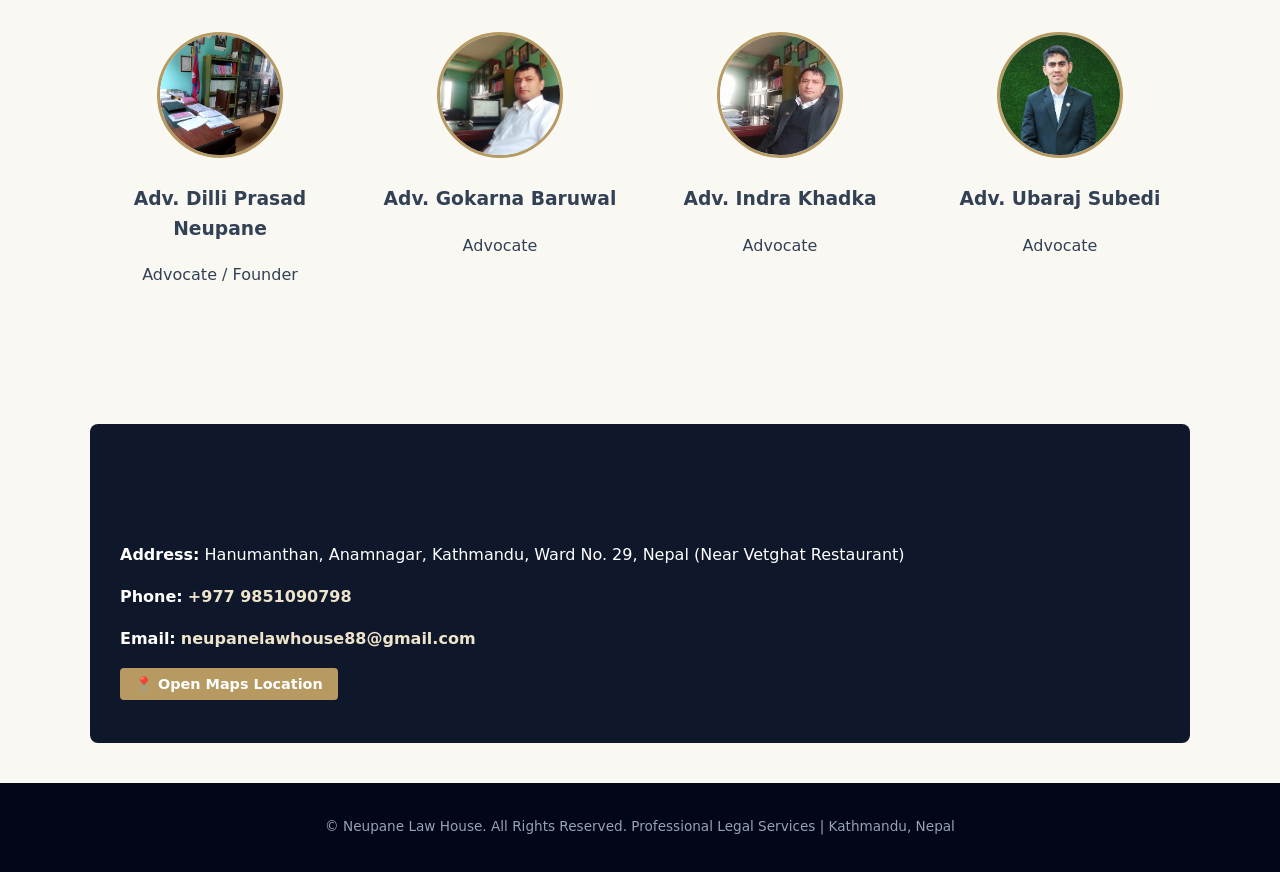
==== commit ec9646e8: "Update index.html" ====
--- a/index.html
+++ b/index.html
@@ -1,705 +1,197 @@
-
 <!DOCTYPE html>
 <html lang="en">
 <head>
-<meta charset="UTF-8">
-<meta name="viewport" content="width=device-width, initial-scale=1.0">
-<meta name="description" content="Neupane Law House, Kathmandu, Nepal. Legal representation, public interest litigation, mediation, arbitration, corporate and tax law.">
-<title>Neupane Law House | न्यौपाने ल हाउस</title>
-
-<link href="https://fonts.googleapis.com/css2?family=DM+Sans:wght@400;500;600;700&family=Playfair+Display:wght@400;500;600;700&family=Noto+Sans+Devanagari:wght@400;600;700&display=swap" rel="stylesheet">
-
-<style>
-:root {
-  --gold:#b69a62;
-  --gold-dark:#92743e;
-  --gold-light:#eee3cb;
-  --cream:#faf8f3;
-  --white:#ffffff;
-  --dark:#252a2a;
-  --muted:#666b69;
-  --border:#e9e3d8;
-  --shadow:0 12px 36px rgba(45,40,28,.07);
-}
-*{margin:0;padding:0;box-sizing:border-box}
-html{scroll-behavior:smooth;scroll-padding-top:85px}
-body{font-family:"DM Sans",sans-serif;color:var(--dark);background:var(--cream);line-height:1.75}
-h1,h2,h3,.brand-name{font-family:"Playfair Display",serif;line-height:1.25}
-a{text-decoration:none;color:inherit}
-img{max-width:100%;display:block}
-button,input,textarea{font:inherit}
-button{cursor:pointer}
-.container{width:min(1150px,92%);margin:auto}
-section{padding:90px 0}
-.section-tag{color:var(--gold-dark);font-size:12px;font-weight:700;letter-spacing:2.5px;text-transform:uppercase}
-.section-title{font-size:clamp(30px,4vw,43px);margin:12px 0 20px}
-.section-intro{color:var(--muted);max-width:650px}
-.center{text-align:center}
-.center .section-intro{margin:0 auto}
-.gold-line{width:55px;height:3px;background:var(--gold);margin:20px 0}
-.center .gold-line{margin:20px auto}
-.btn{display:inline-flex;align-items:center;justify-content:center;gap:9px;padding:13px 25px;border:1px solid var(--gold);background:var(--gold);color:white;font-weight:700;font-size:13px;border-radius:3px;transition:.25s}
-.btn:hover{background:var(--gold-dark);border-color:var(--gold-dark);transform:translateY(-2px)}
-.btn-outline{background:transparent;color:var(--gold-dark)}
-.btn-outline:hover{color:white}
-.btn-light{background:transparent;border-color:#d9c6a1;color:white}
-.btn-light:hover{background:var(--gold);color:white}
-.grid{display:grid;gap:25px}
-.grid-3{grid-template-columns:repeat(3,1fr)}
-.grid-4{grid-template-columns:repeat(4,1fr)}
-
-/* HEADER */
-.topbar{background:var(--dark);color:#eee5d6;font-size:12px;padding:9px 0}
-.topbar-inner{display:flex;justify-content:space-between;gap:15px;flex-wrap:wrap}
-.topbar a:hover{color:#d9bd85}
-header{background:rgba(255,255,255,.97);position:sticky;top:0;z-index:100;box-shadow:0 3px 15px rgba(0,0,0,.05)}
-.nav{min-height:83px;display:flex;align-items:center;justify-content:space-between;gap:20px}
-.brand{display:flex;align-items:center;gap:12px}
-.brand-symbol{width:48px;height:48px;border:1.5px solid var(--gold);display:grid;place-items:center;color:var(--gold-dark);font-family:Georgia,serif;font-size:28px}
-.brand-name{font-size:22px;font-weight:700;letter-spacing:.2px}
-.brand-nepali{font-family:"Noto Sans Devanagari",sans-serif;font-size:12px;color:var(--gold-dark);margin-top:4px}
-.nav-links{display:flex;align-items:center;gap:24px;list-style:none}
-.nav-links a{font-size:13px;font-weight:700;transition:.2s}
-.nav-links a:hover{color:var(--gold-dark)}
-.menu-toggle{display:none;background:none;border:0;font-size:27px;color:var(--dark)}
-
-/* HERO */
-.hero{position:relative;background:linear-gradient(110deg,rgba(28,31,30,.94),rgba(38,39,35,.76)),url("image.jpg1") center/cover;min-height:650px;display:flex;align-items:center;color:white}
-.hero-content{max-width:780px;padding:90px 0;position:relative}
-.hero .section-tag{color:#e4c994}
-.hero h1{font-size:clamp(40px,5.7vw,72px);margin:20px 0;line-height:1.13}
-.hero h1 span{color:#d8bd86}
-.hero-nepali{font-family:"Noto Sans Devanagari",sans-serif;color:#ead8b7;font-size:20px;margin-bottom:22px}
-.hero p{max-width:620px;color:#e0ded8;font-size:16px}
-.hero-actions{display:flex;flex-wrap:wrap;gap:14px;margin-top:32px}
-.hero-note{border-left:3px solid var(--gold);padding-left:15px;margin-top:40px;color:#dfd4c1;font-size:13px}
-
-/* STATS */
-.stats{padding:35px 0;background:#eae0cd}
-.stats-grid{display:grid;grid-template-columns:repeat(4,1fr);gap:15px;text-align:center}
-.stat strong{font-family:"Playfair Display",serif;font-size:34px;color:#715c38;display:block}
-.stat span{font-size:12px;text-transform:uppercase;letter-spacing:1px;color:#5c554a}
-
-/* ABOUT */
-.about-grid{display:grid;grid-template-columns:1fr 1fr;align-items:center;gap:65px}
-.about-image{position:relative}
-.about-image img{width:100%;height:475px;object-fit:cover;border-radius:4px;background:var(--gold-light)}
-.about-image:after{content:"";position:absolute;border:2px solid var(--gold);inset:18px -18px -18px 18px;z-index:-1;border-radius:4px}
-.about-text p{color:var(--muted);margin-bottom:17px}
-.about-points{margin:23px 0;display:grid;gap:11px}
-.about-points div:before{content:"✓";color:var(--gold-dark);font-weight:700;margin-right:10px}
-
-/* SERVICES */
-.services{background:white}
-.service-card{background:var(--cream);padding:32px 27px;border:1px solid var(--border);border-radius:4px;transition:.3s}
-.service-card:hover{transform:translateY(-6px);box-shadow:var(--shadow);border-color:#cbb88f}
-.service-number{font-family:"Playfair Display",serif;font-size:29px;color:var(--gold);margin-bottom:15px}
-.service-card h3{font-size:21px;margin-bottom:12px}
-.service-card p{font-size:14px;color:var(--muted)}
-
-/* TEAM */
-.team-card{background:white;border:1px solid var(--border);overflow:hidden;border-radius:4px;transition:.3s}
-.team-card:hover{transform:translateY(-5px);box-shadow:var(--shadow)}
-.team-card img{width:100%;height:290px;object-fit:cover;object-position:center top;background:#e8e2d7}
-.team-info{padding:22px}
-.team-info h3{font-size:20px;margin-bottom:8px}
-.team-info p{color:var(--gold-dark);font-size:13px;font-weight:700}
-.team-info a{display:inline-block;margin-top:12px;font-size:13px;color:var(--muted)}
-.team-info a:hover{color:var(--gold-dark)}
-
-/* ACHIEVEMENTS */
-.achievements{background:var(--dark);color:white}
-.achievements .section-title{color:white}
-.achievements .section-intro{color:#ccc9c1}
-.achievement-card{border:1px solid rgba(216,189,134,.35);padding:30px;background:rgba(255,255,255,.035)}
-.achievement-card h3{font-size:20px;color:#e5c98f;margin-bottom:12px}
-.achievement-card p{color:#d1d0cb;font-size:14px}
-
-/* VALUES */
-.value-card{text-align:center;background:white;padding:32px 20px;border:1px solid var(--border)}
-.value-icon{font-family:"Playfair Display",serif;font-size:38px;color:var(--gold);margin-bottom:12px}
-.value-card h3{font-size:21px;margin-bottom:10px}
-.value-card p{font-size:13px;color:var(--muted)}
-
-/* CONTACT */
-.contact{background:white}
-.contact-grid{display:grid;grid-template-columns:1fr 1.15fr;gap:45px}
-.contact-details{display:grid;gap:20px;margin-top:27px}
-.contact-item{padding-bottom:17px;border-bottom:1px solid var(--border)}
-.contact-item strong{display:block;color:var(--gold-dark);font-size:13px;text-transform:uppercase;letter-spacing:1px;margin-bottom:5px}
-.contact-item p,.contact-item a{font-size:15px;color:var(--muted);overflow-wrap:anywhere}
-.contact-item a:hover{color:var(--gold-dark)}
-.contact-form{padding:35px;background:var(--cream);border:1px solid var(--border);border-radius:4px}
-.contact-form h3{font-size:25px;margin-bottom:18px}
-.form-row{display:grid;grid-template-columns:1fr 1fr;gap:14px}
-.form-group{margin-bottom:15px}
-.form-group label{display:block;font-size:12px;font-weight:700;margin-bottom:6px}
-.form-group input,.form-group textarea{width:100%;padding:12px;border:1px solid #dcd6cb;border-radius:3px;background:white;color:var(--dark);outline:none}
-.form-group input:focus,.form-group textarea:focus{border-color:var(--gold)}
-.form-group textarea{min-height:130px;resize:vertical}
-.form-note{font-size:12px;color:var(--muted);margin-top:12px}
-.map{padding:0;background:white}
-.map iframe{display:block;width:100%;height:370px;border:0}
-
-/* FOOTER */
-footer{background:#202524;color:#d3d0c8;padding:65px 0 22px}
-.footer-grid{display:grid;grid-template-columns:2fr 1fr 1.5fr;gap:45px}
-footer h3{color:#e5ca94;margin-bottom:18px;font-size:21px}
-footer p,footer a{font-size:13px;color:#c5c5bf}
-footer a:hover{color:#e5ca94}
-footer ul{list-style:none}
-footer li{margin-bottom:9px}
-.footer-bottom{border-top:1px solid #404542;margin-top:45px;padding-top:20px;display:flex;justify-content:space-between;gap:15px;font-size:12px;flex-wrap:wrap}
-.back-top{position:fixed;right:22px;bottom:22px;background:var(--gold);color:white;border:0;width:43px;height:43px;border-radius:4px;display:none;z-index:90;font-size:21px}
-.back-top.visible{display:block}
-
-@media(max-width:950px){
-.grid-4{grid-template-columns:repeat(2,1fr)}
-.grid-3{grid-template-columns:repeat(2,1fr)}
-.about-grid{gap:35px}
-.nav-links{gap:14px}
-.nav-links a{font-size:12px}
-}
-@media(max-width:760px){
-section{padding:65px 0}
-.topbar-inner{justify-content:center;text-align:center}
-.nav{min-height:72px}
-.brand-name{font-size:18px}
-.brand-symbol{width:42px;height:42px}
-.menu-toggle{display:block}
-.nav-links{display:none;position:absolute;top:100%;left:0;right:0;background:white;padding:20px 5%;box-shadow:0 15px 25px rgba(0,0,0,.1);flex-direction:column;align-items:stretch;gap:0}
-.nav-links.active{display:flex}
-.nav-links li a{display:block;padding:11px 0}
-.hero{min-height:570px}
-.hero-content{padding:65px 0}
-.hero h1{font-size:43px}
-.stats-grid{grid-template-columns:repeat(2,1fr);row-gap:25px}
-.about-grid,.contact-grid,.footer-grid{grid-template-columns:1fr}
-.about-image img{height:360px}
-.about-image:after{display:none}
-.grid-3,.grid-4{grid-template-columns:repeat(2,1fr)}
-}
-@media(max-width:500px){
-.grid-3,.grid-4,.form-row{grid-template-columns:1fr}
-.hero h1{font-size:36px}
-.hero-nepali{font-size:17px}
-.hero-actions .btn{width:100%}
-.section-title{font-size:30px}
-.team-card img{height:350px}
-.contact-form{padding:22px}
-}
-@media(prefers-reduced-motion:reduce){
-html{scroll-behavior:auto}
-*{transition:none!important}
-}
-</style>
+    <meta charset="UTF-8">
+    <meta name="viewport" content="width=device-width, initial-scale=1.0">
+    <title>Neupane Law House | Law Firm in Kathmandu, Nepal</title>
+    <meta name="description" content="Neupane Law House in Anamnagar, Kathmandu provides expert legal representation, litigation, corporate law, and advisory services in Nepal with 12+ years of experience.">
+    <style>
+        :root {
+            --gold: #b69a62;
+            --gold-dark: #92743e;
+            --gold-light: #eee3cb;
+            --cream: #faf8f3;
+            --white: #ffffff;
+            --navy: #0f172a;
+            --text: #334155;
+        }
+        body {
+            font-family: system-ui, -apple-system, sans-serif;
+            line-height: 1.6;
+            color: var(--text);
+            margin: 0;
+            background-color: var(--cream);
+        }
+        header {
+            background: var(--navy);
+            color: var(--white);
+            padding: 1rem 5%;
+            display: flex;
+            justify-content: space-between;
+            align-items: center;
+            position: sticky;
+            top: 0;
+            z-index: 1000;
+        }
+        .logo-box { font-size: 1.3rem; font-weight: bold; }
+        nav ul { list-style: none; display: flex; gap: 15px; margin: 0; padding: 0; }
+        nav a { color: var(--white); text-decoration: none; font-size: 0.9rem; }
+        .hero {
+            text-align: center;
+            padding: 60px 5%;
+            background: linear-gradient(135deg, var(--navy), #1e293b);
+            color: var(--white);
+        }
+        .hero h1 { color: var(--gold-light); font-size: 2.2rem; margin-bottom: 10px; }
+        .hero p { font-size: 1.1rem; max-width: 600px; margin: 0 auto 20px; }
+        .cta-btn {
+            display: inline-block;
+            background: var(--gold);
+            color: var(--white);
+            padding: 12px 25px;
+            text-decoration: none;
+            border-radius: 5px;
+            font-weight: bold;
+        }
+        .whatsapp-btn {
+            display: inline-block;
+            background: #25D366;
+            color: var(--white);
+            padding: 12px 25px;
+            text-decoration: none;
+            border-radius: 5px;
+            font-weight: bold;
+            margin-left: 10px;
+        }
+        .container { padding: 40px 5%; max-width: 1100px; margin: 0 auto; }
+        h2 { text-align: center; color: var(--navy); margin-bottom: 30px; }
+        .grid {
+            display: grid;
+            grid-template-columns: repeat(auto-fit, minmax(280px, 1fr));
+            gap: 20px;
+        }
+        .card {
+            background: var(--white);
+            padding: 20px;
+            border-radius: 6px;
+            box-shadow: 0 2px 4px rgba(0,0,0,0.05);
+            border-top: 3px solid var(--gold);
+        }
+        .card h3 { color: var(--navy); margin-top: 0; }
+        .team-grid {
+            display: grid;
+            grid-template-columns: repeat(auto-fit, minmax(220px, 1fr));
+            gap: 20px;
+            text-align: center;
+        }
+        .team-card img {
+            width: 120px;
+            height: 120px;
+            border-radius: 50%;
+            object-fit: cover;
+            border: 3px solid var(--gold);
+        }
+        .contact-info {
+            background: var(--navy);
+            color: var(--white);
+            padding: 30px;
+            border-radius: 8px;
+            margin-top: 40px;
+        }
+        .contact-info a { color: var(--gold-light); text-decoration: none; font-weight: bold; }
+        footer { text-align: center; padding: 20px; background: #020617; color: #94a3b8; font-size: 0.85rem; }
+        @media (max-width: 600px) {
+            header { flex-direction: column; gap: 10px; }
+            .hero h1 { font-size: 1.7rem; }
+            .whatsapp-btn { margin-left: 0; margin-top: 10px; display: block; }
+        }
+    </style>
 </head>
-
 <body>
 
-<div class="topbar">
-  <div class="container topbar-inner">
-    <span>📍 Kathmandu-29, Hanumanthan, Anamnagar, Nepal</span>
-    <span>
-      <a href="tel:+9779851090798">☎ +977 9851090798</a>
-      &nbsp; | &nbsp;
-      <a href="mailto:neupanelawhouse88@gmail.com">✉ Email Us</a>
-    </span>
-  </div>
-</div>
+    <header>
+        <div class="logo-box">⚖ Neupane Law House</div>
+        <nav>
+            <ul>
+                <li><a href="#about">About</a></li>
+                <li><a href="#services">Services</a></li>
+                <li><a href="#team">Team</a></li>
+                <li><a href="#contact">Contact</a></li>
+            </ul>
+        </nav>
+    </header>
 
-<header>
-  <nav class="container nav" aria-label="Main navigation">
-    <a href="#home" class="brand">
-      <div class="brand-symbol">⚖</div>
-      <div>
-        <div class="brand-name">Neupane Law House</div>
-        <div class="brand-nepali">न्यौपाने ल हाउस</div>
-      </div>
-    </a>
+    <section class="hero">
+        <h1>Committed to Justice. Dedicated to Truth.</h1>
+        <p lang="ne">न्याय, सत्य र कानूनी सेवाप्रति समर्पित</p>
+        <p>12+ Years of Trusted Legal Advocacy in Kathmandu, Nepal</p>
+        <a href="tel:+9779851090798" class="cta-btn">📞 Call: +977 9851090798</a>
+        <a href="https://wa.me" target="_blank" rel="noopener" class="whatsapp-btn">💬 WhatsApp Us</a>
+    </section>
 
-    <button class="menu-toggle" id="menuToggle" aria-label="Toggle menu" aria-expanded="false">☰</button>
-
-    <ul class="nav-links" id="navLinks">
-      <li><a href="#home">Home</a></li>
-      <li><a href="#about">About</a></li>
-      <li><a href="#services">Services</a></li>
-      <li><a href="#team">Our Team</a></li>
-      <li><a href="#achievements">Achievements</a></li>
-      <li><a href="#contact">Contact</a></li>
-    </ul>
-  </nav>
-</header>
-
-<main>
-
-<!-- HERO -->
-<section class="hero" id="home">
-  <div class="container">
-    <div class="hero-content">
-      <div class="section-tag">Welcome to Neupane Law House</div>
-      <h1>Committed to <span>Justice.</span><br>Dedicated to Truth.</h1>
-      <div class="hero-nepali">न्याय, सत्य र कानूनी सेवाप्रति समर्पित</div>
-      <p>
-        Professional legal representation, trusted legal advice,
-        and dedicated advocacy in Nepal. We stand for fairness,
-        integrity, and meaningful access to justice.
-      </p>
-      <div class="hero-actions">
-        <a class="btn" href="#contact">Request Legal Consultation →</a>
-        <a class="btn btn-light" href="#services">Explore Our Services</a>
-      </div>
-      <div class="hero-note">
-        12 Years of Legal Practice | Kathmandu, Nepal
-      </div>
-    </div>
-  </div>
-</section>
-
-<!-- STATISTICS -->
-<div class="stats">
-  <div class="container stats-grid">
-    <div class="stat"><strong>12+</strong><span>Years of Practice</span></div>
-    <div class="stat"><strong>1000+</strong><span>Cases Drafted & Pleaded</span></div>
-    <div class="stat"><strong>200+</strong><span>Mediation Cases</span></div>
-    <div class="stat"><strong>4</strong><span>Advocates</span></div>
-  </div>
-</div>
-
-<!-- ABOUT -->
-<section id="about">
-  <div class="container about-grid">
-    <div class="about-image">
-      <img src="image.jpg2.jpg" alt="Neupane Law House profile photograph" loading="lazy" onerror="this.onerror=null;this.src='image.jpg1.jpg'">
-    </div>
-    <div class="about-text">
-      <div class="section-tag">Who We Are</div>
-      <h2 class="section-title">A Strong Pillar for Access to Justice</h2>
-      <div class="gold-line"></div>
-      <p>
-        Neupane Law House (न्यौपाने ल हाउस) is a legal practice
-        based in Kathmandu, Nepal, committed to providing
-        professional legal services with honesty, responsibility
-        and dedication.
-      </p>
-      <p>
-        With 12 years of court practice, our work encompasses
-        judicial and quasi-judicial proceedings, legal drafting,
-        public interest litigation, mediation, arbitration,
-        corporate matters and legal advisory services.
-      </p>
-      <p>
-        Our mission is to support access to justice and protect
-        legal rights while maintaining transparency and
-        professional integrity.
-      </p>
-      <div class="about-points">
-        <div>Practice licensed through Nepal Bar Council</div>
-        <div>Registered with Kathmandu Metropolitan City, Ward No. 29</div>
-        <div>Commitment to public interest and social justice</div>
-        <div>Professional and client-focused legal services</div>
-      </div>
-      <a class="btn btn-outline" href="#team">Meet Our Advocates →</a>
-    </div>
-  </div>
-</section>
-
-<!-- SERVICES -->
-<section class="services" id="services">
-  <div class="container">
-    <div class="center">
-      <div class="section-tag">Our Practice Areas</div>
-      <h2 class="section-title">Comprehensive Legal Services</h2>
-      <div class="gold-line"></div>
-      <p class="section-intro">
-        We provide legal guidance, representation and dispute
-        resolution services to individuals, organizations and businesses.
-      </p>
+    <div class="container" id="about">
+        <h2>A Strong Pillar for Access to Justice</h2>
+        <p style="text-align: center; max-width: 800px; margin: 0 auto 40px;">
+            Neupane Law House (न्यौपाने ल हाउस) handles judicial and quasi-judicial proceedings, legal drafting, public interest litigation, mediation, and corporate legal advisory solutions with complete transparency and integrity.
+        </p>
     </div>
 
-    <div class="grid grid-3" style="margin-top:45px">
-      <article class="service-card">
-        <div class="service-number">01</div>
-        <h3>Litigation & Court Representation</h3>
-        <p>Representation, pleading and case preparation before district courts, high courts, the Supreme Court and competent judicial bodies.</p>
-      </article>
-
-      <article class="service-card">
-        <div class="service-number">02</div>
-        <h3>Legal Drafting & Research</h3>
-        <p>Drafting petitions, pleadings, contracts and legal documents, together with legal research, investigation and advisory opinions.</p>
-      </article>
-
-      <article class="service-card">
-        <div class="service-number">03</div>
-        <h3>Public Interest Litigation</h3>
-        <p>Legal action involving public rights, social justice, consumer interests, public health and matters of wider community concern.</p>
-      </article>
-
-      <article class="service-card">
-        <div class="service-number">04</div>
-        <h3>Mediation & Arbitration</h3>
-        <p>Assistance in resolving civil, commercial and other eligible disputes through mediation, negotiation and arbitration.</p>
-      </article>
-
-      <article class="service-card">
-        <div class="service-number">05</div>
-        <h3>Corporate & Business Law</h3>
-        <p>Legal solutions for companies, industries and businesses, including contracts, compliance, commercial matters and corporate advisory work.</p>
-      </article>
-
-      <article class="service-card">
-        <div class="service-number">06</div>
-        <h3>Tax & Financial Law</h3>
-        <p>Advice on taxation, fiscal and monetary regulatory matters, financial compliance and related legal disputes.</p>
-      </article>
-
-      <article class="service-card">
-        <div class="service-number">07</div>
-        <h3>Legal Counseling</h3>
-        <p>Practical legal consultations, legal opinions, rights-based advice and assistance with corporate and non-corporate legal issues.</p>
-      </article>
-
-      <article class="service-card">
-        <div class="service-number">08</div>
-        <h3>Notarial Services</h3>
-        <p>Guidance and assistance with document verification, certification and other notarial matters through authorized professionals.</p>
-      </article>
-
-      <article class="service-card">
-        <div class="service-number">09</div>
-        <h3>Justice & Social Issues</h3>
-        <p>Advocacy against injustice, protection of legal rights and legal initiatives involving social values and community welfare.</p>
-      </article>
-    </div>
-  </div>
-</section>
-
-<!-- LAWYERS -->
-<section id="team">
-  <div class="container">
-    <div class="center">
-      <div class="section-tag">Our Legal Professionals</div>
-      <h2 class="section-title">Meet Our Advocates</h2>
-      <div class="gold-line"></div>
-      <p class="section-intro">A team committed to professional legal practice and access to justice.</p>
+    <div class="container" id="services">
+        <h2>Comprehensive Legal Services</h2>
+        <div class="grid">
+            <div class="card"><h3>1. Litigation & Representation</h3><p>Pleading and case preparation before District Courts, High Courts, and the Supreme Court of Nepal.</p></div>
+            <div class="card"><h3>2. Legal Drafting & Research</h3><p>Drafting contracts, deeds, petitions, and producing specialized regulatory advisory opinions.</p></div>
+            <div class="card"><h3>3. Public Interest Litigation</h3><p>Legal initiatives involving public health, social justice, consumer safety, and community rights.</p></div>
+            <div class="card"><h3>4. Mediation & Arbitration</h3><p>Structured dispute resolution alternatives to resolve civic, family, and commercial matters efficiently.</p></div>
+            <div class="card"><h3>5. Corporate & Business Law</h3><p>Setup solutions, statutory compliance management, commercial agreement architectures, and advisory.</p></div>
+            <div class="card"><h3>6. Tax & Financial Law</h3><p>Strategic counseling regarding fiscal compliance structures, investments, and revenue dispute representations.</p></div>
+            <div class="card"><h3>7. Legal Counseling</h3><p>Rights-based consultation services for domestic, commercial, and organizational legal issues.</p></div>
+            <div class="card"><h3>8. Notarial Services</h3><p>Document validations, certifications, and verification processing via certified legal professionals.</p></div>
+            <div class="card"><h3>9. Social Justice Issues</h3><p>Legal aid, advocacy campaigns against structural inequalities, and defending foundational human rights.</p></div>
+        </div>
     </div>
 
-    <div class="grid grid-4" style="margin-top:45px">
-
-      <article class="team-card">
-        <img src="image.jpg3.jpg" alt="Advocate Dilli Prasad Neupane" loading="lazy">
-        <div class="team-info">
-          <h3>Adv. Dilli Prasad Neupane</h3>
-          <p>Advocate</p>
-          <a href="tel:+9779851090798">☎ +977 9851090798</a>
+    <div class="container" id="team">
+        <h2>Meet Our Advocates</h2>
+        <div class="team-grid">
+            <div class="team-card">
+                <img src="image.jpg1.jpg" alt="Advocate Dilli Prasad Neupane">
+                <h3>Adv. Dilli Prasad Neupane</h3>
+                <p>Advocate / Founder</p>
+            </div>
+            <div class="team-card">
+                <img src="image.jpg2.jpg" alt="Advocate Gokarna Baruwal">
+                <h3>Adv. Gokarna Baruwal</h3>
+                <p>Advocate</p>
+            </div>
+            <div class="team-card">
+                <img src="image.jpg3.jpg" alt="Advocate Indra Khadka">
+                <h3>Adv. Indra Khadka</h3>
+                <p>Advocate</p>
+            </div>
+            <div class="team-card">
+                <img src="image.jpg4.jpg" alt="Advocate Ubaraj Subedi">
+                <h3>Adv. Ubaraj Subedi</h3>
+                <p>Advocate</p>
+            </div>
         </div>
-      </article>
-
-      <article class="team-card">
-        <img src="image.jpg4.jpg" alt="Advocate Gokarna Baruwal" loading="lazy">
-        <div class="team-info">
-          <h3>Adv. Gokarna Baruwal</h3>
-          <p>Advocate</p>
-        </div>
-      </article>
-
-      <article class="team-card">
-        <img src="image.jpg5.jpg" alt="Advocate Indra Khadka" loading="lazy">
-        <div class="team-info">
-          <h3>Adv. Indra Khadka</h3>
-          <p>Advocate</p>
-        </div>
-      </article>
-
-      <article class="team-card">
-        <img src="image.jpg6.jpg" alt="Advocate Ubaraj Subedi" loading="lazy">
-        <div class="team-info">
-          <h3>Adv. Ubaraj Subedi</h3>
-          <p>Advocate</p>
-        </div>
-      </article>
-
-    </div>
-  </div>
-</section>
-
-<!-- ACHIEVEMENTS -->
-<section class="achievements" id="achievements">
-  <div class="container">
-    <div class="center">
-      <div class="section-tag" style="color:#d9bd85">Our Experience & Contributions</div>
-      <h2 class="section-title">Achievements & Legal Contributions</h2>
-      <div class="gold-line"></div>
-      <p class="section-intro">
-        Experience in court practice, dispute resolution and
-        public interest legal advocacy.
-      </p>
     </div>
 
-    <div class="grid grid-3" style="margin-top:45px">
-      <article class="achievement-card">
-        <h3>1000+ Legal Cases</h3>
-        <p>Experience drafting and pleading more than one thousand legal cases across various legal matters.</p>
-      </article>
-
-      <article class="achievement-card">
-        <h3>200+ Mediation Cases</h3>
-        <p>Involvement in more than two hundred mediation matters, supporting negotiated dispute resolution.</p>
-      </article>
-
-      <article class="achievement-card">
-        <h3>12 Years of Court Practice</h3>
-        <p>Legal practice and representation in Nepal's court system, including district courts, high courts and the Supreme Court.</p>
-      </article>
-
-      <article class="achievement-card">
-        <h3>Tobacco Advertisement Litigation</h3>
-        <p>Public interest litigation concerning tobacco advertising, packaging and public health awareness.</p>
-      </article>
-
-      <article class="achievement-card">
-        <h3>Alcohol Advertisement Litigation</h3>
-        <p>Legal advocacy concerning restrictions on alcohol-related advertisements and public welfare, including the matter identified as 075-WO-0969.</p>
-      </article>
-
-      <article class="achievement-card">
-        <h3>Gadhimai-Related Litigation</h3>
-        <p>Involvement in public interest legal matters concerning the Gadhimai issue and broader social concerns.</p>
-      </article>
+    <div class="container" id="contact">
+        <div class="contact-info">
+            <h2>Contact Our Office</h2>
+            <p><strong>Address:</strong> Hanumanthan, Anamnagar, Kathmandu, Ward No. 29, Nepal (Near Vetghat Restaurant)</p>
+            <p><strong>Phone:</strong> <a href="tel:+9779851090798">+977 9851090798</a></p>
+            <p><strong>Email:</strong> <a href="mailto:neupanelawhouse88@gmail.com">neupanelawhouse88@gmail.com</a></p>
+            <p style="margin-top:20px;">
+                <a href="https://google.com" target="_blank" rel="noopener" style="background:var(--gold); padding:8px 15px; border-radius:4px; color:white; font-size:0.9rem;">📍 Open Maps Location</a>
+            </p>
+        </div>
     </div>
 
-    <p style="font-size:12px;color:#bcb9b0;margin-top:25px">
-      Note: Case references, court decisions and specific contributions
-      should be independently verified before publication as formal case records.
-    </p>
-  </div>
-</section>
-
-<!-- VALUES -->
-<section id="values">
-  <div class="container">
-    <div class="center">
-      <div class="section-tag">Our Principles</div>
-      <h2 class="section-title">The Values That Guide Us</h2>
-      <div class="gold-line"></div>
-    </div>
-    <div class="grid grid-4" style="margin-top:40px">
-      <div class="value-card">
-        <div class="value-icon">⚖</div>
-        <h3>Justice</h3>
-        <p>Standing firmly for legal rights, fairness and access to justice.</p>
-      </div>
-      <div class="value-card">
-        <div class="value-icon">◇</div>
-        <h3>Transparency</h3>
-        <p>Maintaining honest communication and professional accountability.</p>
-      </div>
-      <div class="value-card">
-        <div class="value-icon">✦</div>
-        <h3>Truth Driven</h3>
-        <p>Working with integrity, factual accuracy and ethical commitment.</p>
-      </div>
-      <div class="value-card">
-        <div class="value-icon">◎</div>
-        <h3>Collaboration</h3>
-        <p>Working together with clients to find practical legal solutions.</p>
-      </div>
-    </div>
-  </div>
-</section>
-
-<!-- CONTACT -->
-<section class="contact" id="contact">
-  <div class="container">
-    <div class="center">
-      <div class="section-tag">Contact Our Office</div>
-      <h2 class="section-title">Let Us Discuss Your Legal Matter</h2>
-      <div class="gold-line"></div>
-      <p class="section-intro">Contact Neupane Law House for legal inquiries and consultation requests.</p>
-    </div>
-
-    <div class="contact-grid" style="margin-top:45px">
-      <div>
-        <h3 style="font-size:27px">Office Information</h3>
-        <div class="contact-details">
-          <div class="contact-item">
-            <strong>Office Address</strong>
-            <p>Kathmandu Metropolitan City - 29<br>Hanumanthan, Anamnagar, Nepal<br>Tanka Prasad Ghumti Sadak Marg<br>Near Vetghat Restaurant</p>
-          </div>
-          <div class="contact-item">
-            <strong>Phone</strong>
-            <a href="tel:+9779851090798">+977 9851090798</a>
-          </div>
-          <div class="contact-item">
-            <strong>Email</strong>
-            <a href="mailto:neupanelawhouse88@gmail.com">neupanelawhouse88@gmail.com</a>
-          </div>
-          <div class="contact-item">
-            <strong>Registration</strong>
-            <p>Nepal Bar Council<br>Kathmandu Metropolitan City, Ward No. 29</p>
-          </div>
-          <div class="contact-item">
-            <strong>Facebook</strong>
-            <a href="https://www.facebook.com/profile.php?id=845841757690239" target="_blank" rel="noopener noreferrer">Visit Our Facebook Profile ↗</a>
-          </div>
-          <div class="contact-item">
-            <strong>Office Location</strong>
-            <a href="https://www.google.com/maps/search/?api=1&query=Tanka+Prasad+Ghumti+Sadak+Marg+Hanumanthan+Anamnagar+Kathmandu" target="_blank" rel="noopener noreferrer">Open Directions in Google Maps ↗</a>
-          </div>
-        </div>
-      </div>
-
-      <form class="contact-form" id="contactForm">
-        <h3>Send an Inquiry</h3>
-        <div class="form-row">
-          <div class="form-group">
-            <label for="clientName">Your Name *</label>
-            <input type="text" id="clientName" required placeholder="Full name">
-          </div>
-          <div class="form-group">
-            <label for="clientPhone">Phone Number</label>
-            <input type="tel" id="clientPhone" placeholder="Contact number">
-          </div>
-        </div>
-        <div class="form-group">
-          <label for="clientEmail">Email Address *</label>
-          <input type="email" id="clientEmail" required placeholder="Your email">
-        </div>
-        <div class="form-group">
-          <label for="clientSubject">Subject *</label>
-          <input type="text" id="clientSubject" required placeholder="Legal consultation / inquiry">
-        </div>
-        <div class="form-group">
-          <label for="clientMessage">Your Message *</label>
-          <textarea id="clientMessage" required placeholder="Briefly describe your inquiry. Please avoid sharing confidential details at this stage."></textarea>
-        </div>
-        <button type="submit" class="btn" style="width:100%">Prepare Email Inquiry →</button>
-        <p class="form-note">
-          This form opens your email application with a prepared message.
-          It does not send information automatically.
-        </p>
-      </form>
-    </div>
-  </div>
-</section>
-
-<!-- MAP -->
-<div class="map">
-  <iframe
-    title="Neupane Law House approximate location in Hanumanthan, Anamnagar"
-    src="https://www.google.com/maps?q=Tanka%20Prasad%20Ghumti%20Sadak%20Marg%20Hanumanthan%20Anamnagar%20Kathmandu&output=embed"
-    loading="lazy"
-    referrerpolicy="no-referrer-when-downgrade"
-    allowfullscreen>
-  </iframe>
-</div>
-
-</main>
-
-<!-- FOOTER -->
-<footer>
-  <div class="container">
-    <div class="footer-grid">
-      <div>
-        <h3>⚖ Neupane Law House</h3>
-        <p style="font-family:'Noto Sans Devanagari',sans-serif;color:#dfc38e;margin-bottom:15px">न्यौपाने ल हाउस</p>
-        <p>Committed to truth, justice, transparency and professional legal service. Supporting meaningful access to justice in Nepal.</p>
-      </div>
-
-      <div>
-        <h3>Quick Links</h3>
-        <ul>
-          <li><a href="#home">Home</a></li>
-          <li><a href="#about">About Us</a></li>
-          <li><a href="#services">Practice Areas</a></li>
-          <li><a href="#team">Our Advocates</a></li>
-          <li><a href="#achievements">Achievements</a></li>
-          <li><a href="#contact">Contact</a></li>
-        </ul>
-      </div>
-
-      <div>
-        <h3>Get in Touch</h3>
-        <p>Kathmandu-29, Hanumanthan, Anamnagar, Nepal</p>
-        <p style="margin-top:12px"><a href="tel:+9779851090798">+977 9851090798</a></p>
-        <p style="margin-top:10px"><a href="mailto:neupanelawhouse88@gmail.com">neupanelawhouse88@gmail.com</a></p>
-        <p style="margin-top:15px"><a href="https://www.facebook.com/profile.php?id=845841757690239" target="_blank" rel="noopener noreferrer">Facebook ↗</a></p>
-      </div>
-    </div>
-
-    <div class="footer-bottom">
-      <span>© <span id="year"></span> Neupane Law House. All Rights Reserved.</span>
-      <span>Professional Legal Services | Kathmandu, Nepal</span>
-    </div>
-  </div>
-</footer>
-
-<button class="back-top" id="backTop" aria-label="Back to top">↑</button>
-
-<script>
-"use strict";
-
-// Current year
-document.getElementById("year").textContent =
-  new Date().getFullYear();
-
-// Responsive mobile navigation
-const menuToggle = document.getElementById("menuToggle");
-const navLinks = document.getElementById("navLinks");
-
-menuToggle.addEventListener("click", () => {
-  const isOpen = navLinks.classList.toggle("active");
-  menuToggle.textContent = isOpen ? "✕" : "☰";
-  menuToggle.setAttribute("aria-expanded", String(isOpen));
-});
-
-document.querySelectorAll(".nav-links a").forEach(link => {
-  link.addEventListener("click", () => {
-    navLinks.classList.remove("active");
-    menuToggle.textContent = "☰";
-    menuToggle.setAttribute("aria-expanded", "false");
-  });
-});
-
-// Back to top
-const backTop = document.getElementById("backTop");
-
-window.addEventListener("scroll", () => {
-  backTop.classList.toggle("visible", window.scrollY > 400);
-}, {passive:true});
-
-backTop.addEventListener("click", () => {
-  window.scrollTo({top:0,behavior:"smooth"});
-});
-
-// Contact form - email application
-document.getElementById("contactForm")
-  .addEventListener("submit", function(event) {
-    event.preventDefault();
-
-    if (!this.reportValidity()) return;
-
-    const name = document.getElementById("clientName").value.trim();
-    const phone = document.getElementById("clientPhone").value.trim();
-    const email = document.getElementById("clientEmail").value.trim();
-    const subject = document.getElementById("clientSubject").value.trim();
-    const message = document.getElementById("clientMessage").value.trim();
-
-    const body =
-      "Name: " + name + "\n" +
-      "Phone: " + phone + "\n" +
-      "Email: " + email + "\n\n" +
-      "Message:\n" + message;
-
-    const mailto =
-      "mailto:neupanelawhouse88@gmail.com" +
-      "?subject=" + encodeURIComponent("Legal Inquiry: " + subject) +
-      "&body=" + encodeURIComponent(body);
-
-    window.location.href = mailto;
-  });
-</script>
+    <footer>
+        <p>© Neupane Law House. All Rights Reserved. Professional Legal Services | Kathmandu, Nepal</p>
+    </footer>
 
 </body>
 </html>
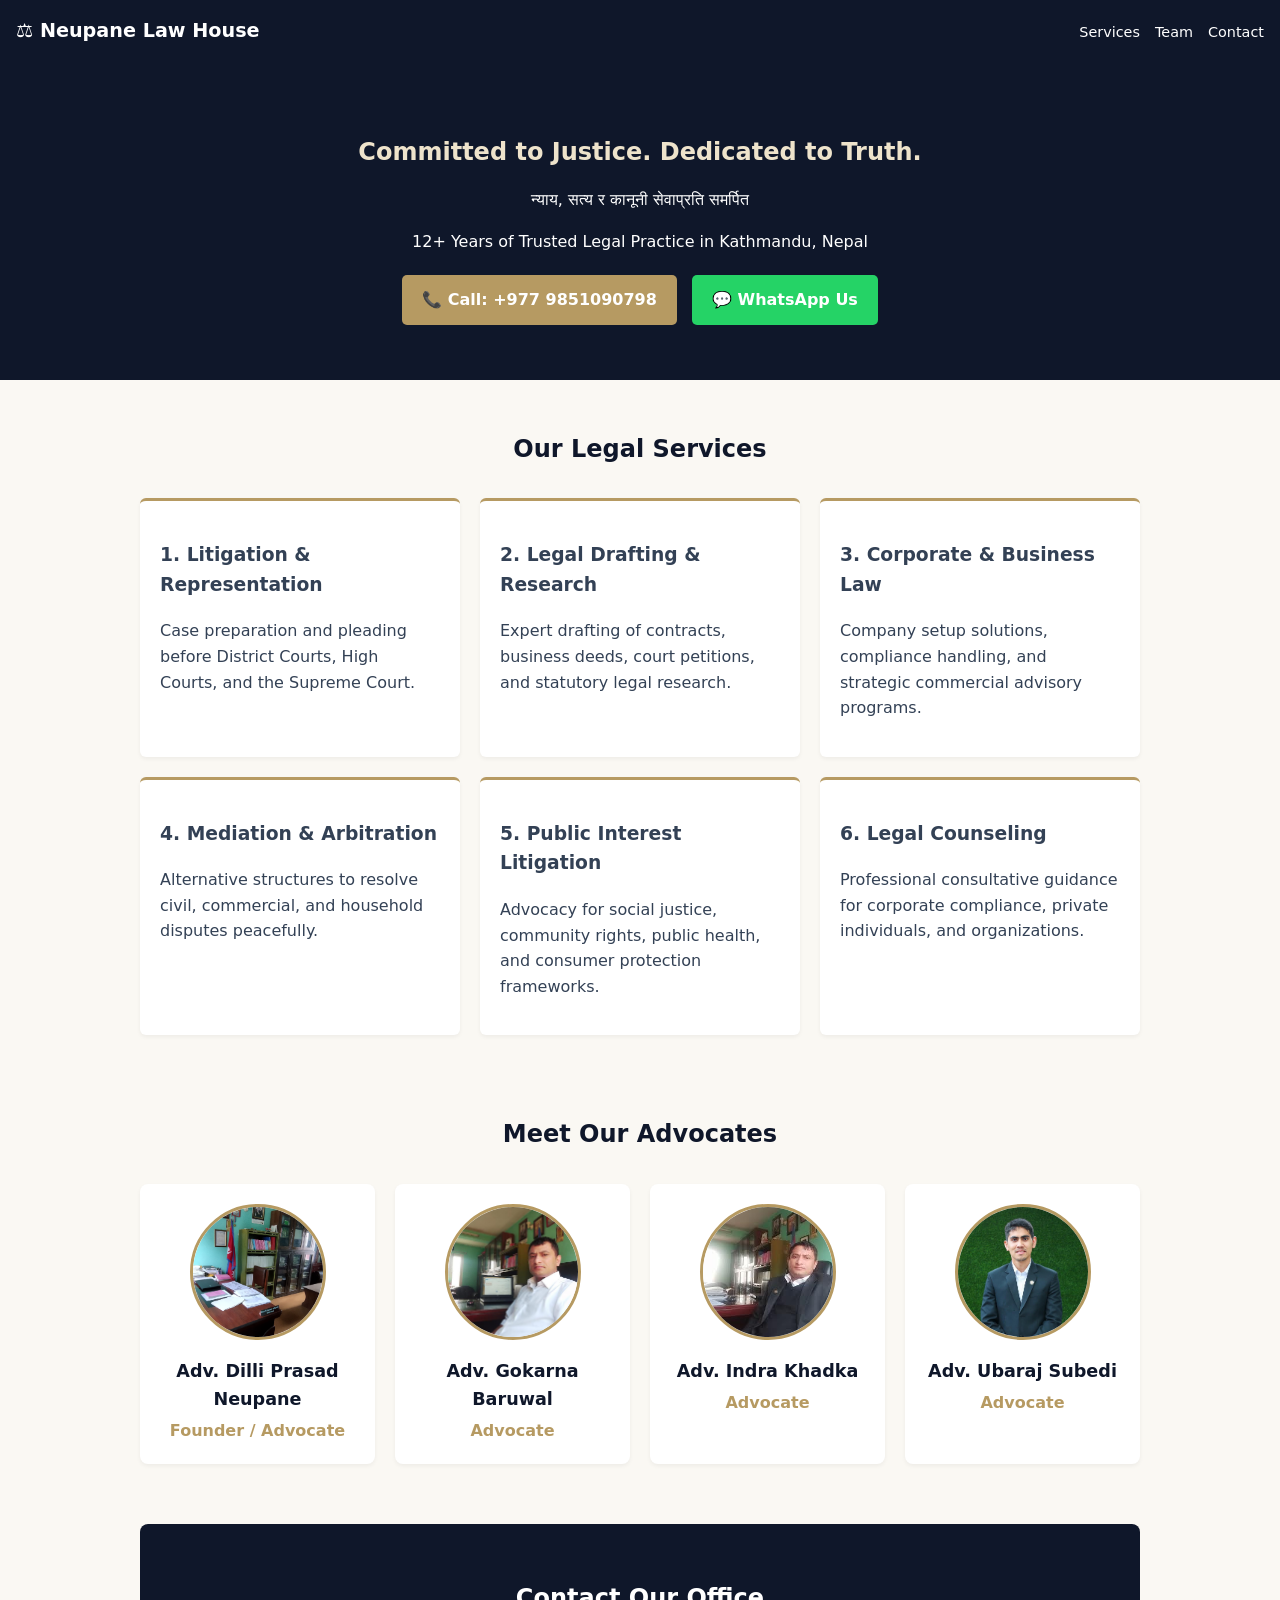
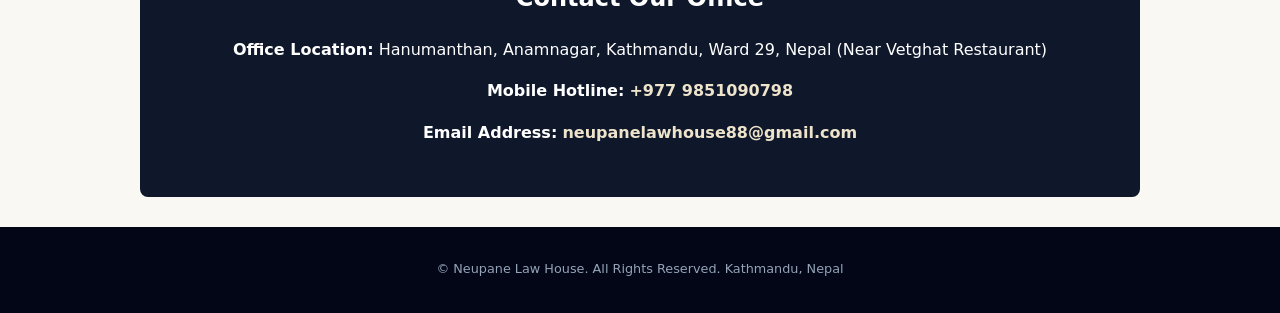
==== commit 995b0ddc: "Update index.html" ====
--- a/index.html
+++ b/index.html
@@ -3,117 +3,148 @@
 <head>
     <meta charset="UTF-8">
     <meta name="viewport" content="width=device-width, initial-scale=1.0">
-    <title>Neupane Law House | Law Firm in Kathmandu, Nepal</title>
-    <meta name="description" content="Neupane Law House in Anamnagar, Kathmandu provides expert legal representation, litigation, corporate law, and advisory services in Nepal with 12+ years of experience.">
+    <title>Neupane Law House | Kathmandu, Nepal</title>
     <style>
         :root {
+            --navy: #0f172a;
             --gold: #b69a62;
-            --gold-dark: #92743e;
-            --gold-light: #eee3cb;
             --cream: #faf8f3;
             --white: #ffffff;
-            --navy: #0f172a;
             --text: #334155;
         }
-        body {
-            font-family: system-ui, -apple-system, sans-serif;
-            line-height: 1.6;
-            color: var(--text);
-            margin: 0;
-            background-color: var(--cream);
-        }
-        header {
-            background: var(--navy);
-            color: var(--white);
-            padding: 1rem 5%;
-            display: flex;
-            justify-content: space-between;
-            align-items: center;
-            position: sticky;
-            top: 0;
-            z-index: 1000;
-        }
-        .logo-box { font-size: 1.3rem; font-weight: bold; }
-        nav ul { list-style: none; display: flex; gap: 15px; margin: 0; padding: 0; }
-        nav a { color: var(--white); text-decoration: none; font-size: 0.9rem; }
-        .hero {
-            text-align: center;
-            padding: 60px 5%;
-            background: linear-gradient(135deg, var(--navy), #1e293b);
-            color: var(--white);
-        }
-        .hero h1 { color: var(--gold-light); font-size: 2.2rem; margin-bottom: 10px; }
-        .hero p { font-size: 1.1rem; max-width: 600px; margin: 0 auto 20px; }
-        .cta-btn {
-            display: inline-block;
-            background: var(--gold);
-            color: var(--white);
-            padding: 12px 25px;
-            text-decoration: none;
-            border-radius: 5px;
-            font-weight: bold;
-        }
-        .whatsapp-btn {
-            display: inline-block;
-            background: #25D366;
-            color: var(--white);
-            padding: 12px 25px;
-            text-decoration: none;
-            border-radius: 5px;
-            font-weight: bold;
-            margin-left: 10px;
-        }
-        .container { padding: 40px 5%; max-width: 1100px; margin: 0 auto; }
-        h2 { text-align: center; color: var(--navy); margin-bottom: 30px; }
-        .grid {
-            display: grid;
-            grid-template-columns: repeat(auto-fit, minmax(280px, 1fr));
-            gap: 20px;
-        }
-        .card {
-            background: var(--white);
-            padding: 20px;
-            border-radius: 6px;
-            box-shadow: 0 2px 4px rgba(0,0,0,0.05);
-            border-top: 3px solid var(--gold);
-        }
-        .card h3 { color: var(--navy); margin-top: 0; }
-        .team-grid {
-            display: grid;
-            grid-template-columns: repeat(auto-fit, minmax(220px, 1fr));
-            gap: 20px;
-            text-align: center;
-        }
-        .team-card img {
-            width: 120px;
-            height: 120px;
-            border-radius: 50%;
-            object-fit: cover;
-            border: 3px solid var(--gold);
-        }
-        .contact-info {
-            background: var(--navy);
-            color: var(--white);
-            padding: 30px;
-            border-radius: 8px;
-            margin-top: 40px;
-        }
-        .contact-info a { color: var(--gold-light); text-decoration: none; font-weight: bold; }
-        footer { text-align: center; padding: 20px; background: #020617; color: #94a3b8; font-size: 0.85rem; }
-        @media (max-width: 600px) {
-            header { flex-direction: column; gap: 10px; }
-            .hero h1 { font-size: 1.7rem; }
-            .whatsapp-btn { margin-left: 0; margin-top: 10px; display: block; }
+        body { 
+            font-family: system-ui, -apple-system, sans-serif; 
+            line-height: 1.6; 
+            color: var(--text); 
+            margin: 0; 
+            background-color: var(--cream); 
+        }
+        header { 
+            background: var(--navy); 
+            color: var(--white); 
+            padding: 1rem; 
+            display: flex; 
+            justify-content: space-between; 
+            align-items: center; 
+        }
+        nav ul { 
+            list-style: none; 
+            display: flex; 
+            gap: 15px; 
+            margin: 0; 
+            padding: 0; 
+        }
+        nav a { 
+            color: var(--white); 
+            text-decoration: none; 
+            font-size: 0.9rem;
+        }
+        .hero { 
+            text-align: center; 
+            padding: 50px 20px; 
+            background: var(--navy); 
+            color: var(--white); 
+        }
+        .hero h1 { color: #eee3cb; margin-bottom: 10px; }
+        .cta-btn { 
+            display: inline-block; 
+            background: var(--gold); 
+            color: white; 
+            padding: 12px 20px; 
+            text-decoration: none; 
+            border-radius: 5px; 
+            font-weight: bold; 
+            margin: 5px; 
+        }
+        .whatsapp-btn { 
+            display: inline-block; 
+            background: #25D366; 
+            color: white; 
+            padding: 12px 20px; 
+            text-decoration: none; 
+            border-radius: 5px; 
+            font-weight: bold; 
+            margin: 5px; 
+        }
+        .container { 
+            padding: 30px 20px; 
+            max-width: 1000px; 
+            margin: 0 auto; 
+        }
+        .grid { 
+            display: grid; 
+            grid-template-columns: repeat(auto-fit, minmax(260px, 1fr)); 
+            gap: 20px; 
+        }
+        .card { 
+            background: var(--white); 
+            padding: 20px; 
+            border-radius: 6px; 
+            border-top: 3px solid var(--gold); 
+            box-shadow: 0 2px 4px rgba(0,0,0,0.05); 
+        }
+        .team-grid { 
+            display: grid; 
+            grid-template-columns: repeat(auto-fit, minmax(200px, 1fr)); 
+            gap: 20px; 
+            margin-top: 20px; 
+        }
+        .team-card { 
+            background: var(--white); 
+            padding: 20px; 
+            border-radius: 8px; 
+            text-align: center; 
+            box-shadow: 0 2px 4px rgba(0,0,0,0.05); 
+            display: flex; 
+            flex-direction: column; 
+            align-items: center; 
+        }
+        .team-card img { 
+            width: 130px; 
+            height: 130px; 
+            border-radius: 50%; 
+            object-fit: cover; 
+            border: 3px solid var(--gold); 
+            margin-bottom: 12px; 
+            display: block; 
+        }
+        .team-card h3 { 
+            margin: 5px 0; 
+            color: var(--navy); 
+            font-size: 1.1rem;
+        }
+        .team-card p { 
+            margin: 0; 
+            color: var(--gold); 
+            font-weight: bold; 
+        }
+        .contact-info { 
+            background: var(--navy); 
+            color: var(--white); 
+            padding: 35px 20px; 
+            border-radius: 8px; 
+            text-align: center; 
+        }
+        .contact-info a { 
+            color: #eee3cb; 
+            text-decoration: none; 
+            font-weight: bold; 
+        }
+        footer { 
+            text-align: center; 
+            padding: 20px; 
+            background: #020617; 
+            color: #94a3b8; 
+            font-size: 0.8rem; 
         }
     </style>
 </head>
 <body>
 
     <header>
-        <div class="logo-box">⚖ Neupane Law House</div>
+        <div style="font-weight:bold; font-size:1.2rem;">⚖ Neupane Law House</div>
         <nav>
             <ul>
-                <li><a href="#about">About</a></li>
                 <li><a href="#services">Services</a></li>
                 <li><a href="#team">Team</a></li>
                 <li><a href="#contact">Contact</a></li>
@@ -123,41 +154,31 @@
 
     <section class="hero">
         <h1>Committed to Justice. Dedicated to Truth.</h1>
-        <p lang="ne">न्याय, सत्य र कानूनी सेवाप्रति समर्पित</p>
-        <p>12+ Years of Trusted Legal Advocacy in Kathmandu, Nepal</p>
+        <p>न्याय, सत्य र कानूनी सेवाप्रति समर्पित</p>
+        <p>12+ Years of Trusted Legal Practice in Kathmandu, Nepal</p>
         <a href="tel:+9779851090798" class="cta-btn">📞 Call: +977 9851090798</a>
-        <a href="https://wa.me" target="_blank" rel="noopener" class="whatsapp-btn">💬 WhatsApp Us</a>
+        <a href="https://wa.me" target="_blank" class="whatsapp-btn">💬 WhatsApp Us</a>
     </section>
 
-    <div class="container" id="about">
-        <h2>A Strong Pillar for Access to Justice</h2>
-        <p style="text-align: center; max-width: 800px; margin: 0 auto 40px;">
-            Neupane Law House (न्यौपाने ल हाउस) handles judicial and quasi-judicial proceedings, legal drafting, public interest litigation, mediation, and corporate legal advisory solutions with complete transparency and integrity.
-        </p>
-    </div>
-
     <div class="container" id="services">
-        <h2>Comprehensive Legal Services</h2>
+        <h2 style="text-align:center; color:var(--navy); margin-bottom:30px;">Our Legal Services</h2>
         <div class="grid">
-            <div class="card"><h3>1. Litigation & Representation</h3><p>Pleading and case preparation before District Courts, High Courts, and the Supreme Court of Nepal.</p></div>
-            <div class="card"><h3>2. Legal Drafting & Research</h3><p>Drafting contracts, deeds, petitions, and producing specialized regulatory advisory opinions.</p></div>
-            <div class="card"><h3>3. Public Interest Litigation</h3><p>Legal initiatives involving public health, social justice, consumer safety, and community rights.</p></div>
-            <div class="card"><h3>4. Mediation & Arbitration</h3><p>Structured dispute resolution alternatives to resolve civic, family, and commercial matters efficiently.</p></div>
-            <div class="card"><h3>5. Corporate & Business Law</h3><p>Setup solutions, statutory compliance management, commercial agreement architectures, and advisory.</p></div>
-            <div class="card"><h3>6. Tax & Financial Law</h3><p>Strategic counseling regarding fiscal compliance structures, investments, and revenue dispute representations.</p></div>
-            <div class="card"><h3>7. Legal Counseling</h3><p>Rights-based consultation services for domestic, commercial, and organizational legal issues.</p></div>
-            <div class="card"><h3>8. Notarial Services</h3><p>Document validations, certifications, and verification processing via certified legal professionals.</p></div>
-            <div class="card"><h3>9. Social Justice Issues</h3><p>Legal aid, advocacy campaigns against structural inequalities, and defending foundational human rights.</p></div>
+            <div class="card"><h3>1. Litigation & Representation</h3><p>Case preparation and pleading before District Courts, High Courts, and the Supreme Court.</p></div>
+            <div class="card"><h3>2. Legal Drafting & Research</h3><p>Expert drafting of contracts, business deeds, court petitions, and statutory legal research.</p></div>
+            <div class="card"><h3>3. Corporate & Business Law</h3><p>Company setup solutions, compliance handling, and strategic commercial advisory programs.</p></div>
+            <div class="card"><h3>4. Mediation & Arbitration</h3><p>Alternative structures to resolve civil, commercial, and household disputes peacefully.</p></div>
+            <div class="card"><h3>5. Public Interest Litigation</h3><p>Advocacy for social justice, community rights, public health, and consumer protection frameworks.</p></div>
+            <div class="card"><h3>6. Legal Counseling</h3><p>Professional consultative guidance for corporate compliance, private individuals, and organizations.</p></div>
         </div>
     </div>
 
     <div class="container" id="team">
-        <h2>Meet Our Advocates</h2>
+        <h2 style="text-align:center; color:var(--navy); margin-bottom:30px;">Meet Our Advocates</h2>
         <div class="team-grid">
             <div class="team-card">
                 <img src="image.jpg1.jpg" alt="Advocate Dilli Prasad Neupane">
                 <h3>Adv. Dilli Prasad Neupane</h3>
-                <p>Advocate / Founder</p>
+                <p>Founder / Advocate</p>
             </div>
             <div class="team-card">
                 <img src="image.jpg2.jpg" alt="Advocate Gokarna Baruwal">
@@ -180,17 +201,14 @@
     <div class="container" id="contact">
         <div class="contact-info">
             <h2>Contact Our Office</h2>
-            <p><strong>Address:</strong> Hanumanthan, Anamnagar, Kathmandu, Ward No. 29, Nepal (Near Vetghat Restaurant)</p>
-            <p><strong>Phone:</strong> <a href="tel:+9779851090798">+977 9851090798</a></p>
-            <p><strong>Email:</strong> <a href="mailto:neupanelawhouse88@gmail.com">neupanelawhouse88@gmail.com</a></p>
-            <p style="margin-top:20px;">
-                <a href="https://google.com" target="_blank" rel="noopener" style="background:var(--gold); padding:8px 15px; border-radius:4px; color:white; font-size:0.9rem;">📍 Open Maps Location</a>
-            </p>
+            <p><strong>Office Location:</strong> Hanumanthan, Anamnagar, Kathmandu, Ward 29, Nepal (Near Vetghat Restaurant)</p>
+            <p><strong>Mobile Hotline:</strong> <a href="tel:+9779851090798">+977 9851090798</a></p>
+            <p><strong>Email Address:</strong> <a href="mailto:neupanelawhouse88@gmail.com">neupanelawhouse88@gmail.com</a></p>
         </div>
     </div>
 
     <footer>
-        <p>© Neupane Law House. All Rights Reserved. Professional Legal Services | Kathmandu, Nepal</p>
+        <p>© Neupane Law House. All Rights Reserved. Kathmandu, Nepal</p>
     </footer>
 
 </body>
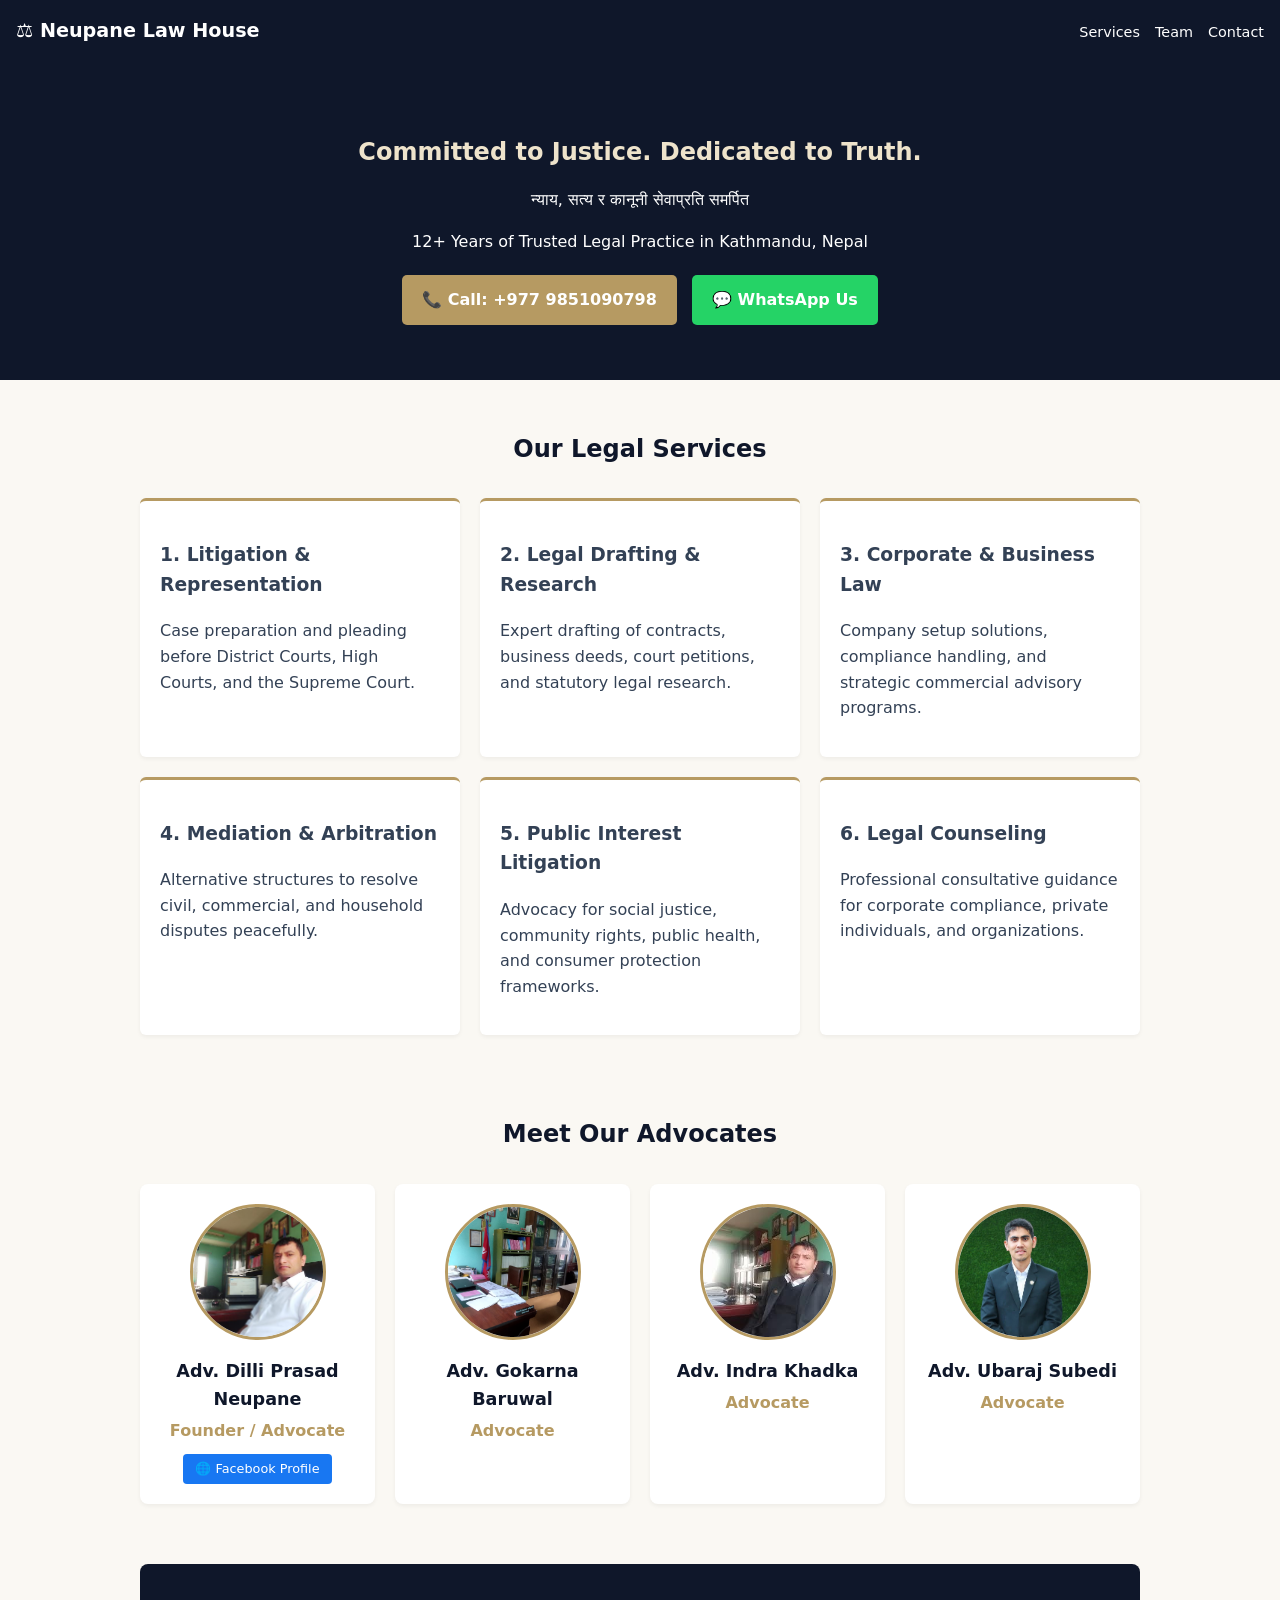
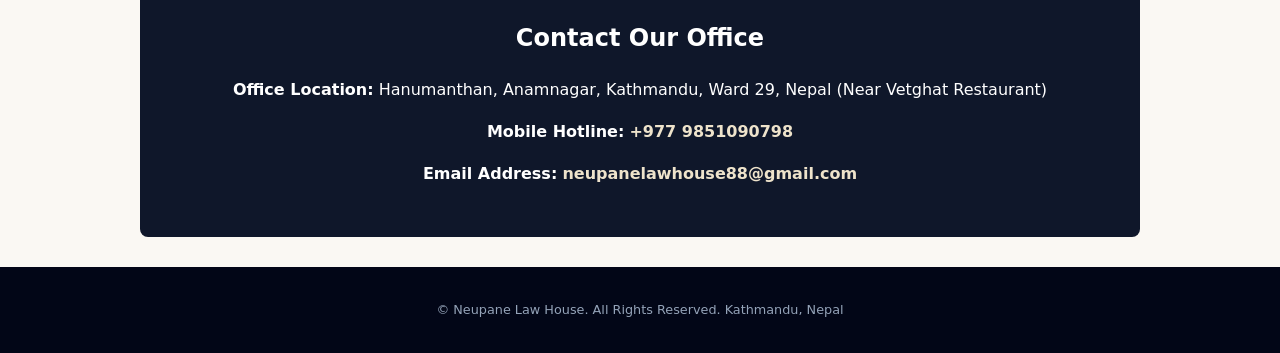
==== commit 51ad71fc: "Update index.html" ====
--- a/index.html
+++ b/index.html
@@ -114,9 +114,19 @@
             font-size: 1.1rem;
         }
         .team-card p { 
-            margin: 0; 
+            margin: 0 0 10px 0; 
             color: var(--gold); 
             font-weight: bold; 
+        }
+        .fb-link {
+            display: inline-block;
+            background: #1877F2;
+            color: white;
+            text-decoration: none;
+            padding: 5px 12px;
+            border-radius: 4px;
+            font-size: 0.8rem;
+            font-weight: 500;
         }
         .contact-info { 
             background: var(--navy); 
@@ -176,12 +186,15 @@
         <h2 style="text-align:center; color:var(--navy); margin-bottom:30px;">Meet Our Advocates</h2>
         <div class="team-grid">
             <div class="team-card">
-                <img src="image.jpg1.jpg" alt="Advocate Dilli Prasad Neupane">
+                <!-- Swapped to image.jpg2.jpg so Adv. Dilli Prasad's real photo shows up -->
+                <img src="image.jpg2.jpg" alt="Advocate Dilli Prasad Neupane">
                 <h3>Adv. Dilli Prasad Neupane</h3>
                 <p>Founder / Advocate</p>
-            </div>
-            <div class="team-card">
-                <img src="image.jpg2.jpg" alt="Advocate Gokarna Baruwal">
+                <a href="https://www.facebook.com/share/1DyzvF343J/" target="_blank" rel="noopener" class="fb-link">🌐 Facebook Profile</a>
+            </div>
+            <div class="team-card">
+                <!-- Swapped to image.jpg1.jpg so Adv. Gokarna's real photo shows up -->
+                <img src="image.jpg1.jpg" alt="Advocate Gokarna Baruwal">
                 <h3>Adv. Gokarna Baruwal</h3>
                 <p>Advocate</p>
             </div>
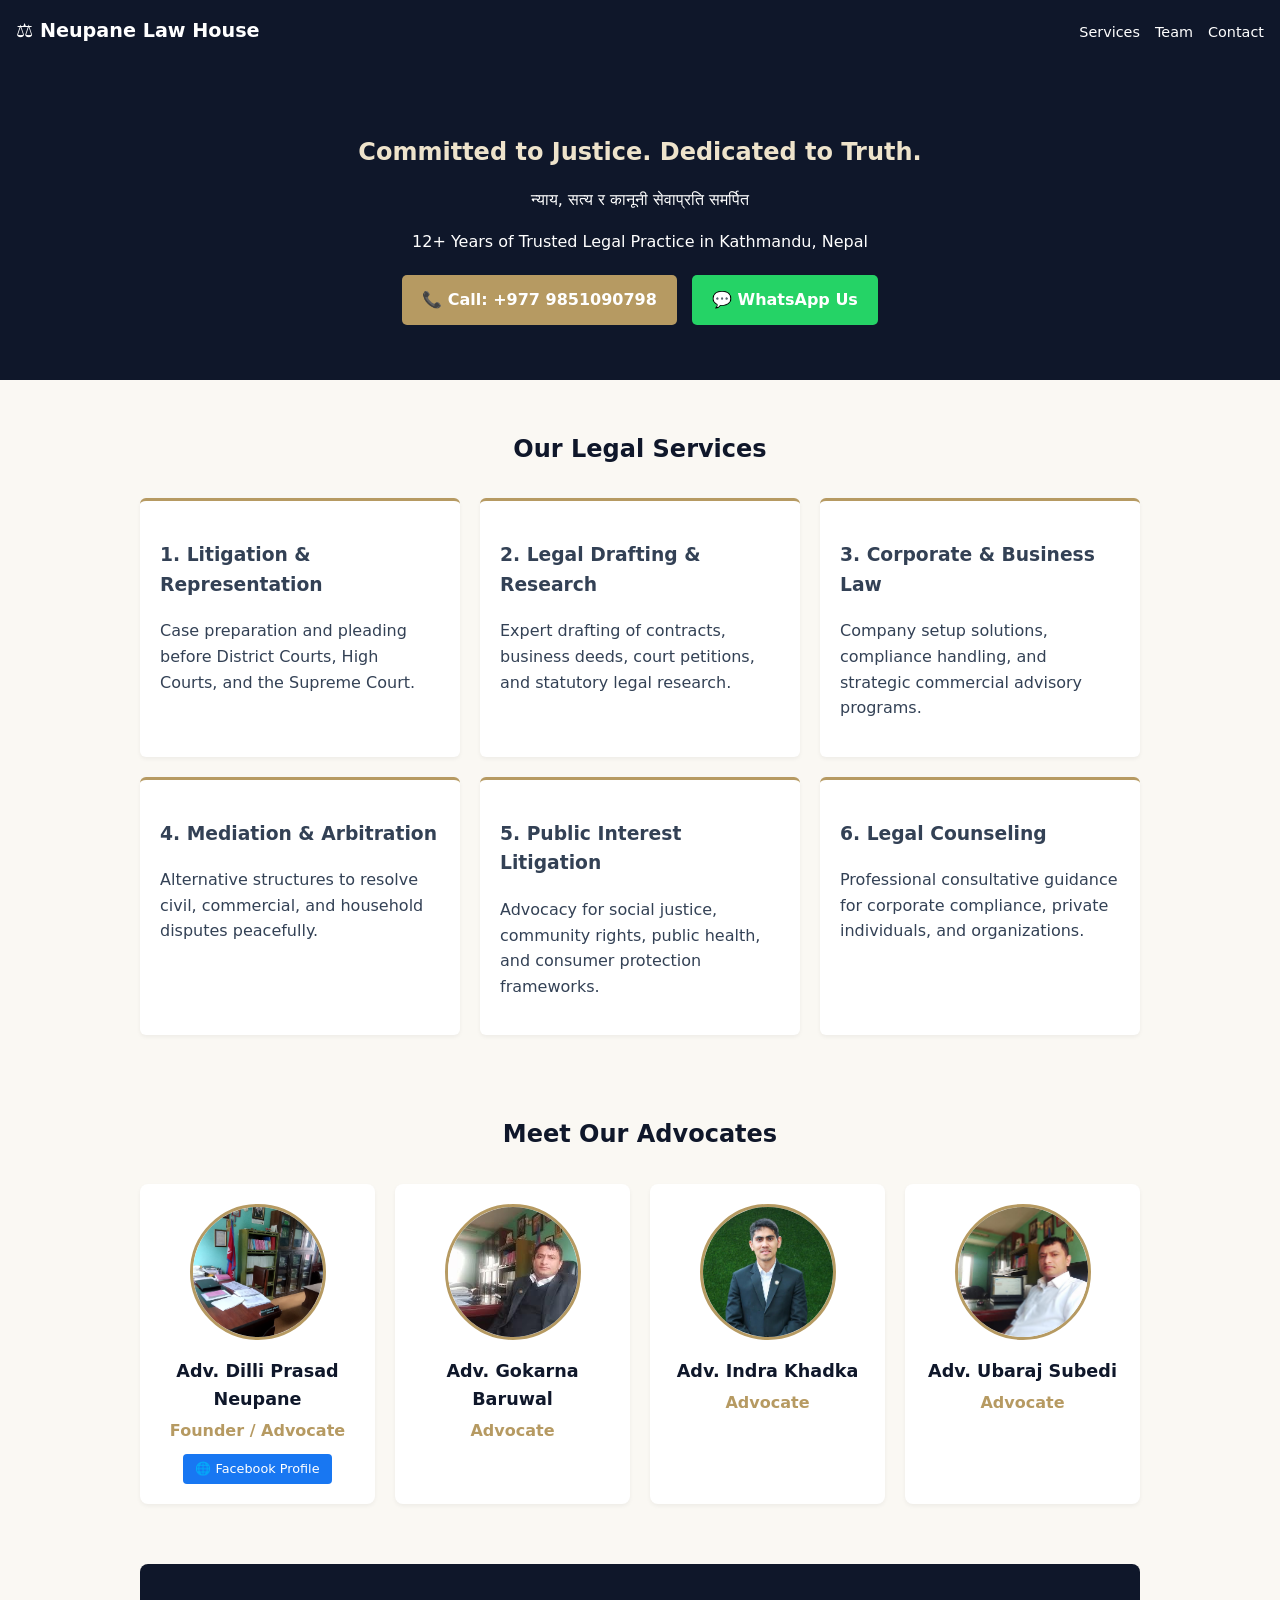
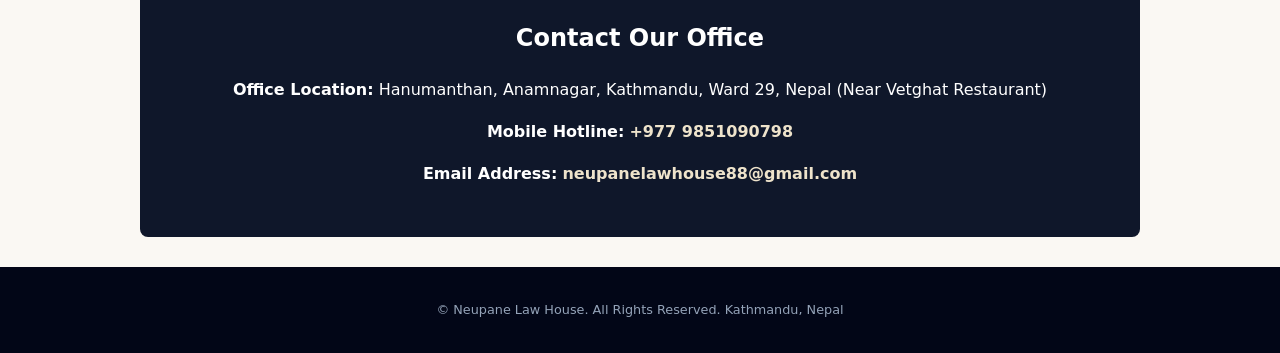
==== commit 7a3e94c0: "Update index.html" ====
--- a/index.html
+++ b/index.html
@@ -27,6 +27,11 @@
             justify-content: space-between; 
             align-items: center; 
         }
+        .logo-box {
+            font-weight: bold; 
+            font-size: 1.2rem;
+            white-space: nowrap;
+        }
         nav ul { 
             list-style: none; 
             display: flex; 
@@ -152,7 +157,7 @@
 <body>
 
     <header>
-        <div style="font-weight:bold; font-size:1.2rem;">⚖ Neupane Law House</div>
+        <div class="logo-box">⚖ Neupane Law House</div>
         <nav>
             <ul>
                 <li><a href="#services">Services</a></li>
@@ -186,25 +191,23 @@
         <h2 style="text-align:center; color:var(--navy); margin-bottom:30px;">Meet Our Advocates</h2>
         <div class="team-grid">
             <div class="team-card">
-                <!-- Swapped to image.jpg2.jpg so Adv. Dilli Prasad's real photo shows up -->
-                <img src="image.jpg2.jpg" alt="Advocate Dilli Prasad Neupane">
+                <img src="image.jpg1.jpg" alt="Advocate Dilli Prasad Neupane">
                 <h3>Adv. Dilli Prasad Neupane</h3>
                 <p>Founder / Advocate</p>
-                <a href="https://www.facebook.com/share/1DyzvF343J/" target="_blank" rel="noopener" class="fb-link">🌐 Facebook Profile</a>
-            </div>
-            <div class="team-card">
-                <!-- Swapped to image.jpg1.jpg so Adv. Gokarna's real photo shows up -->
-                <img src="image.jpg1.jpg" alt="Advocate Gokarna Baruwal">
+                <a href="https://facebook.com" target="_blank" rel="noopener" class="fb-link">🌐 Facebook Profile</a>
+            </div>
+            <div class="team-card">
+                <img src="image.jpg3.jpg" alt="Advocate Gokarna Baruwal">
                 <h3>Adv. Gokarna Baruwal</h3>
                 <p>Advocate</p>
             </div>
             <div class="team-card">
-                <img src="image.jpg3.jpg" alt="Advocate Indra Khadka">
+                <img src="image.jpg4.jpg" alt="Advocate Indra Khadka">
                 <h3>Adv. Indra Khadka</h3>
                 <p>Advocate</p>
             </div>
             <div class="team-card">
-                <img src="image.jpg4.jpg" alt="Advocate Ubaraj Subedi">
+                <img src="image.jpg2.jpg" alt="Advocate Ubaraj Subedi">
                 <h3>Adv. Ubaraj Subedi</h3>
                 <p>Advocate</p>
             </div>
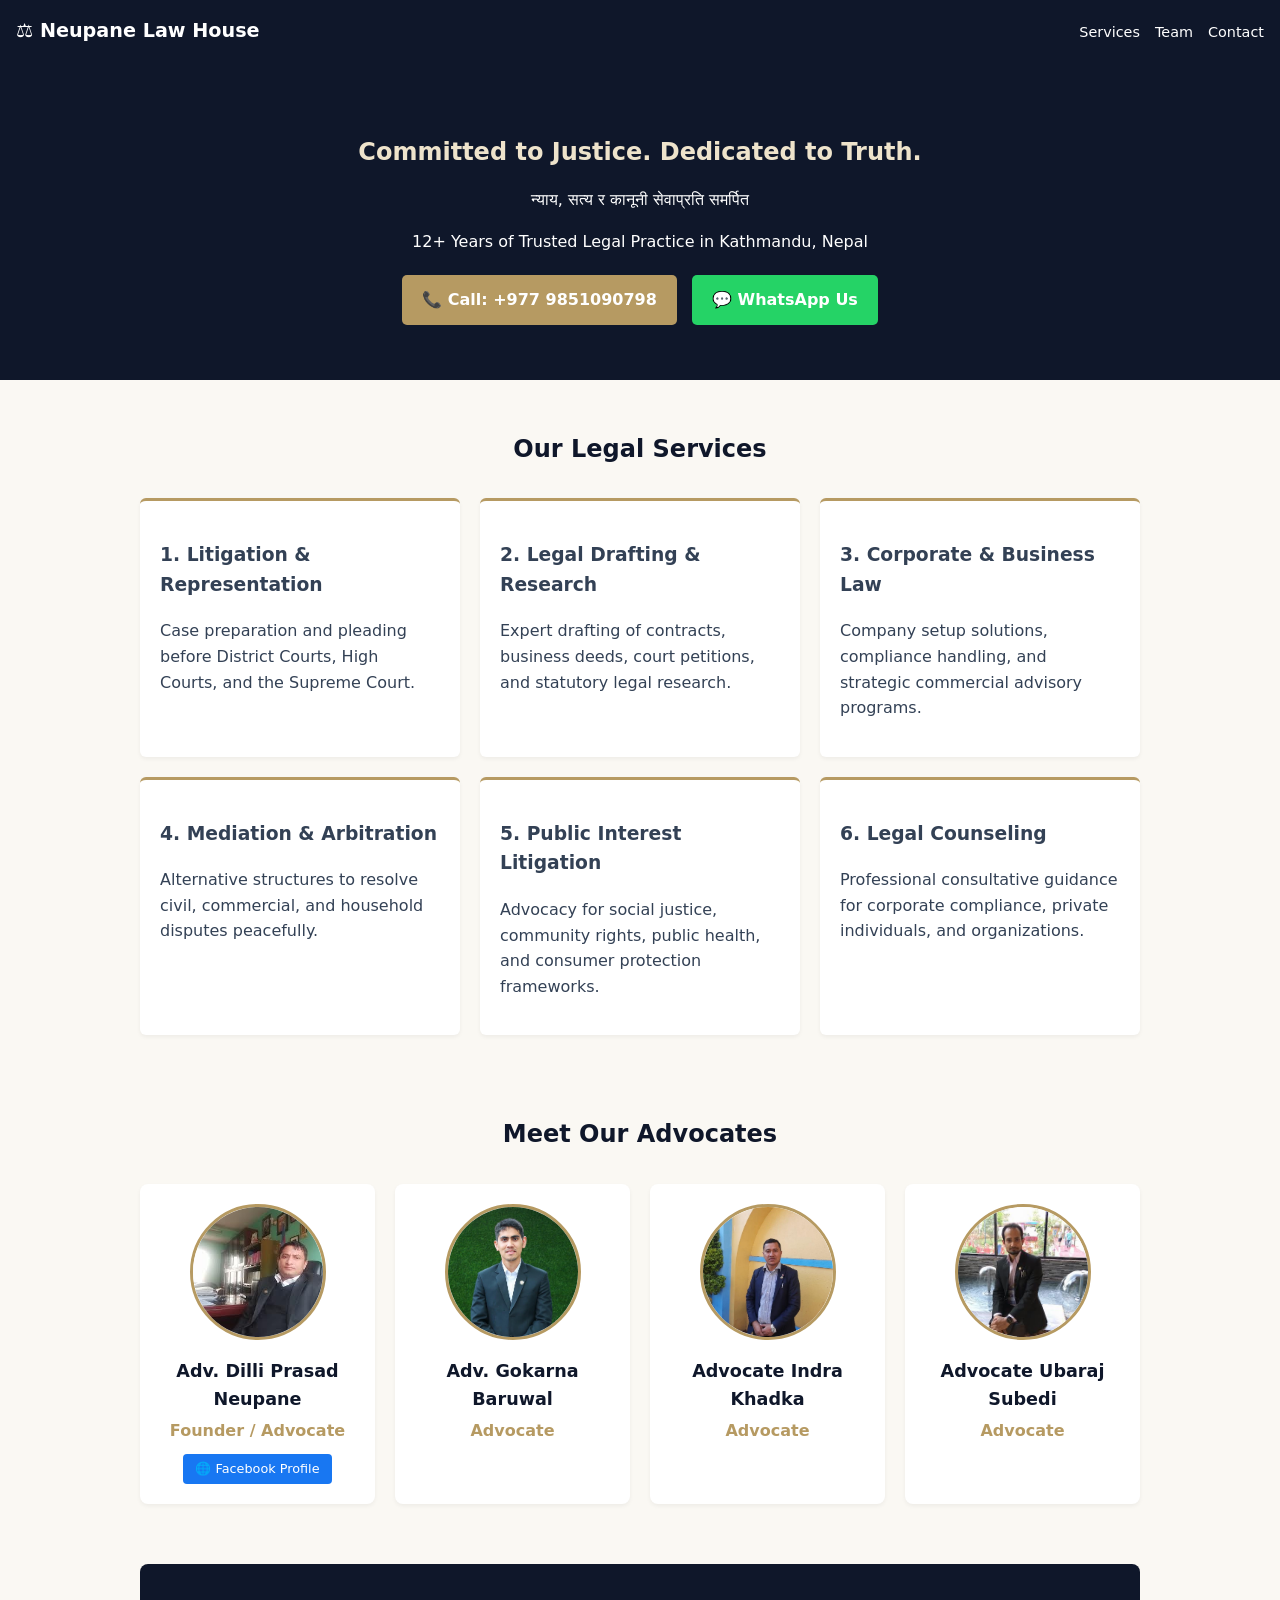
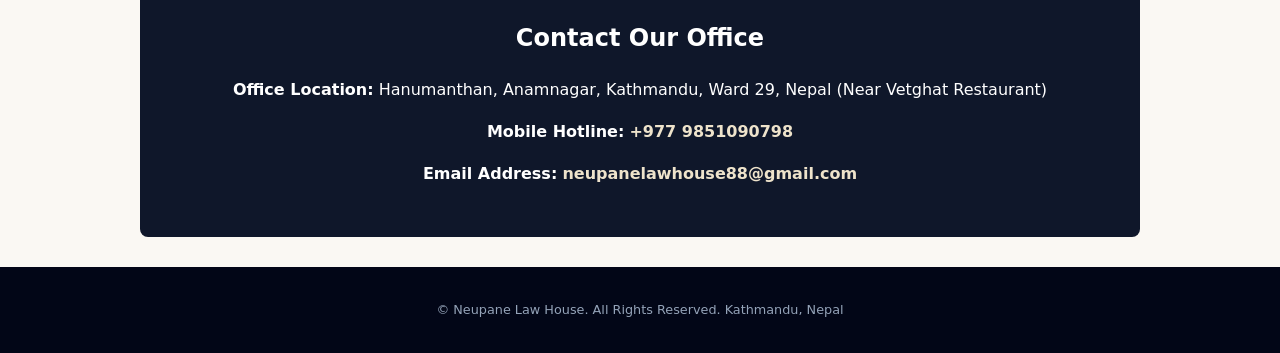
==== commit 26d28049: "Update index.html" ====
--- a/index.html
+++ b/index.html
@@ -191,24 +191,28 @@
         <h2 style="text-align:center; color:var(--navy); margin-bottom:30px;">Meet Our Advocates</h2>
         <div class="team-grid">
             <div class="team-card">
-                <img src="image.jpg1.jpg" alt="Advocate Dilli Prasad Neupane">
+                <!-- Linked to jpg3 per sequential assignment mapping -->
+                <img src="image.jpg3.jpg" alt="Advocate Dilli Prasad Neupane">
                 <h3>Adv. Dilli Prasad Neupane</h3>
                 <p>Founder / Advocate</p>
                 <a href="https://facebook.com" target="_blank" rel="noopener" class="fb-link">🌐 Facebook Profile</a>
             </div>
             <div class="team-card">
-                <img src="image.jpg3.jpg" alt="Advocate Gokarna Baruwal">
+                <!-- Linked to jpg4 per sequential assignment mapping -->
+                <img src="image.jpg4.jpg" alt="Advocate Gokarna Baruwal">
                 <h3>Adv. Gokarna Baruwal</h3>
                 <p>Advocate</p>
             </div>
             <div class="team-card">
-                <img src="image.jpg4.jpg" alt="Advocate Indra Khadka">
-                <h3>Adv. Indra Khadka</h3>
+                <!-- Linked to jpg5 per sequential assignment mapping -->
+                <img src="image.jpg5.jpg" alt="Advocate Indra Khadka">
+                <h3>Advocate Indra Khadka</h3>
                 <p>Advocate</p>
             </div>
             <div class="team-card">
-                <img src="image.jpg2.jpg" alt="Advocate Ubaraj Subedi">
-                <h3>Adv. Ubaraj Subedi</h3>
+                <!-- Linked to jpg6 per sequential assignment mapping -->
+                <img src="image.jpg6.jpg" alt="Advocate Ubaraj Subedi">
+                <h3>Advocate Ubaraj Subedi</h3>
                 <p>Advocate</p>
             </div>
         </div>
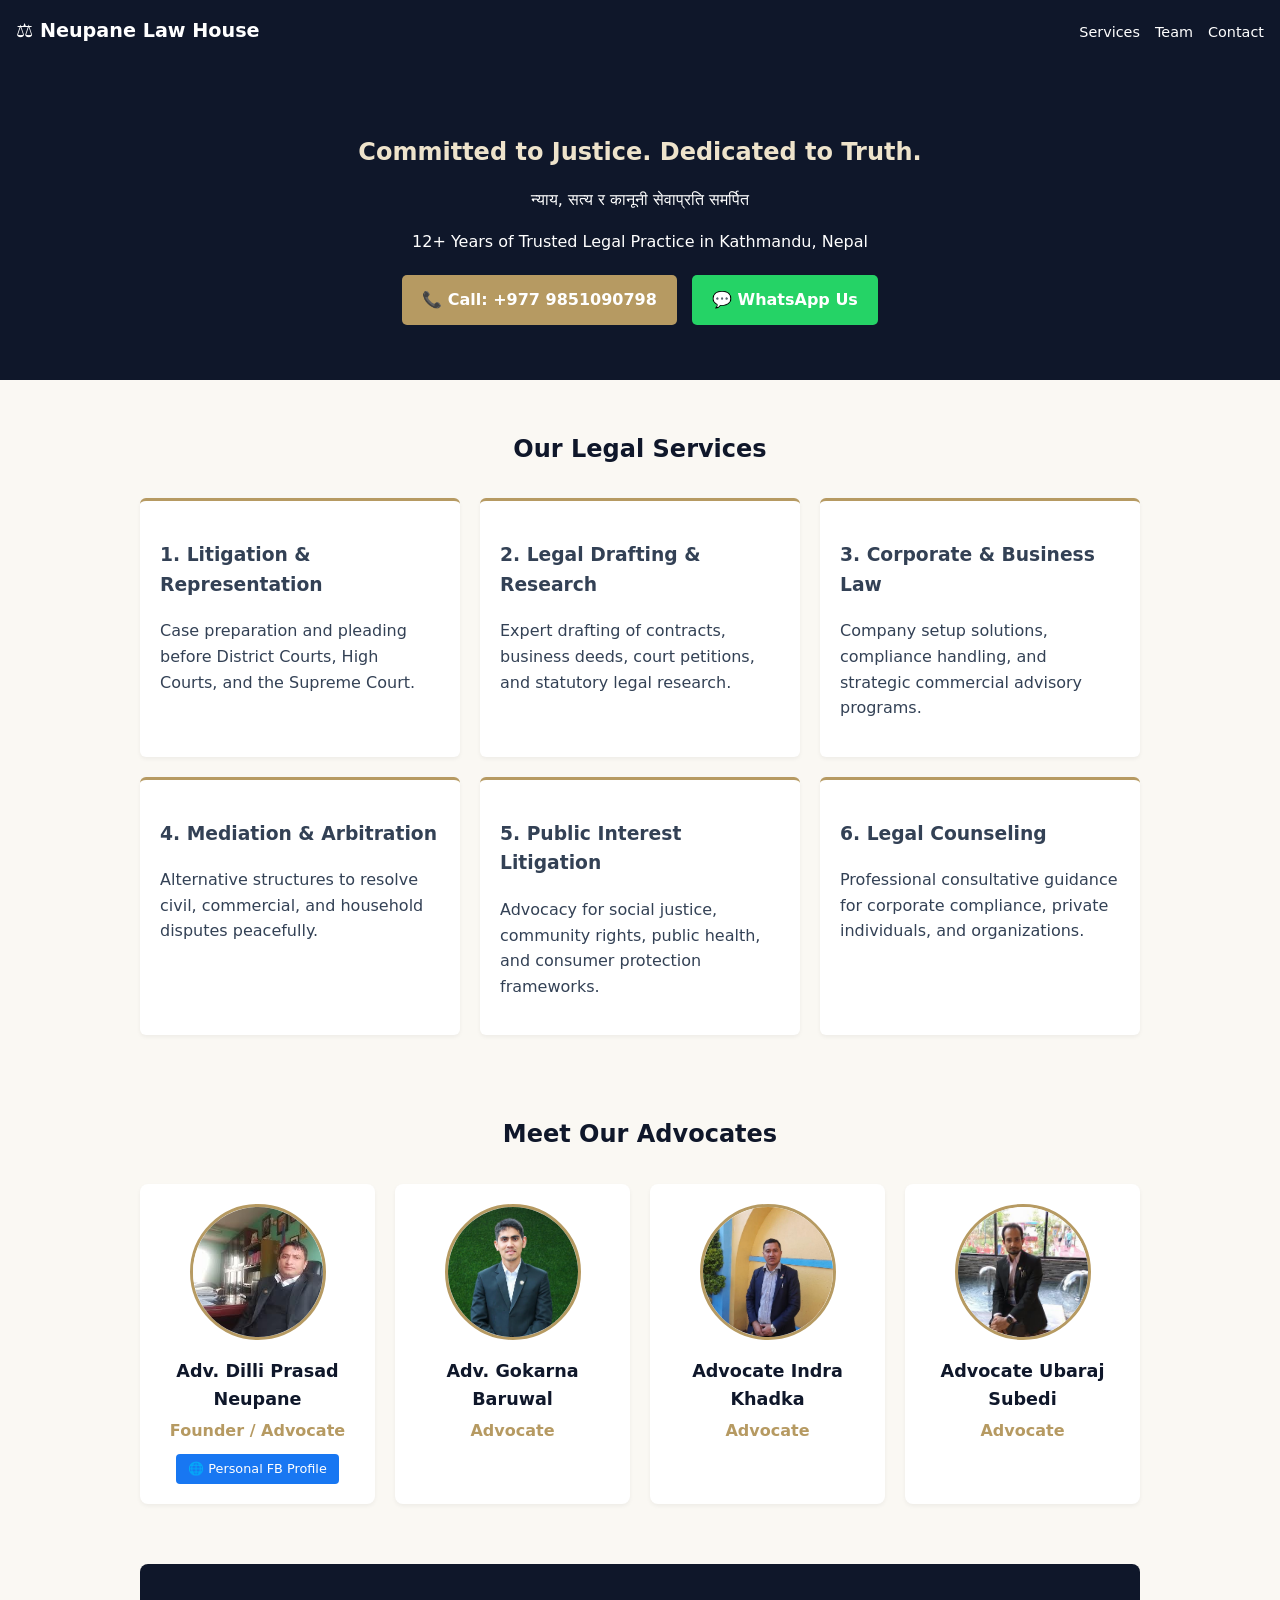
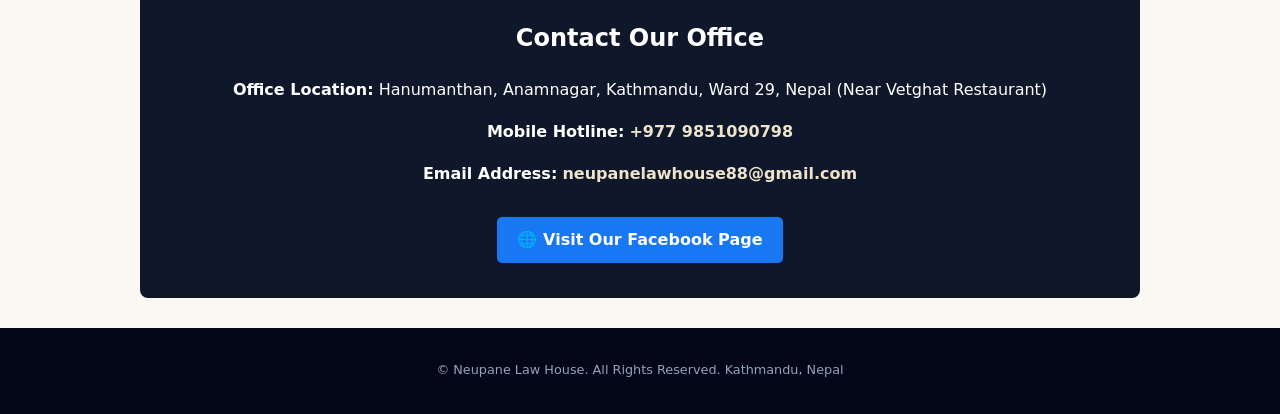
==== commit dc628fc9: "Update index.html" ====
--- a/index.html
+++ b/index.html
@@ -145,6 +145,16 @@
             text-decoration: none; 
             font-weight: bold; 
         }
+        .contact-fb-btn {
+            display: inline-block;
+            background: #1877F2;
+            color: white !important;
+            text-decoration: none;
+            padding: 10px 20px;
+            border-radius: 5px;
+            font-weight: bold;
+            margin-top: 15px;
+        }
         footer { 
             text-align: center; 
             padding: 20px; 
@@ -191,26 +201,22 @@
         <h2 style="text-align:center; color:var(--navy); margin-bottom:30px;">Meet Our Advocates</h2>
         <div class="team-grid">
             <div class="team-card">
-                <!-- Linked to jpg3 per sequential assignment mapping -->
                 <img src="image.jpg3.jpg" alt="Advocate Dilli Prasad Neupane">
                 <h3>Adv. Dilli Prasad Neupane</h3>
                 <p>Founder / Advocate</p>
-                <a href="https://facebook.com" target="_blank" rel="noopener" class="fb-link">🌐 Facebook Profile</a>
-            </div>
-            <div class="team-card">
-                <!-- Linked to jpg4 per sequential assignment mapping -->
+                <a href="https://facebook.com" target="_blank" rel="noopener" class="fb-link">🌐 Personal FB Profile</a>
+            </div>
+            <div class="team-card">
                 <img src="image.jpg4.jpg" alt="Advocate Gokarna Baruwal">
                 <h3>Adv. Gokarna Baruwal</h3>
                 <p>Advocate</p>
             </div>
             <div class="team-card">
-                <!-- Linked to jpg5 per sequential assignment mapping -->
                 <img src="image.jpg5.jpg" alt="Advocate Indra Khadka">
                 <h3>Advocate Indra Khadka</h3>
                 <p>Advocate</p>
             </div>
             <div class="team-card">
-                <!-- Linked to jpg6 per sequential assignment mapping -->
                 <img src="image.jpg6.jpg" alt="Advocate Ubaraj Subedi">
                 <h3>Advocate Ubaraj Subedi</h3>
                 <p>Advocate</p>
@@ -224,6 +230,8 @@
             <p><strong>Office Location:</strong> Hanumanthan, Anamnagar, Kathmandu, Ward 29, Nepal (Near Vetghat Restaurant)</p>
             <p><strong>Mobile Hotline:</strong> <a href="tel:+9779851090798">+977 9851090798</a></p>
             <p><strong>Email Address:</strong> <a href="mailto:neupanelawhouse88@gmail.com">neupanelawhouse88@gmail.com</a></p>
+            <!-- Added official firm Facebook Page button below -->
+            <a href="https://facebook.com" target="_blank" rel="noopener" class="contact-fb-btn">🌐 Visit Our Facebook Page</a>
         </div>
     </div>
 
